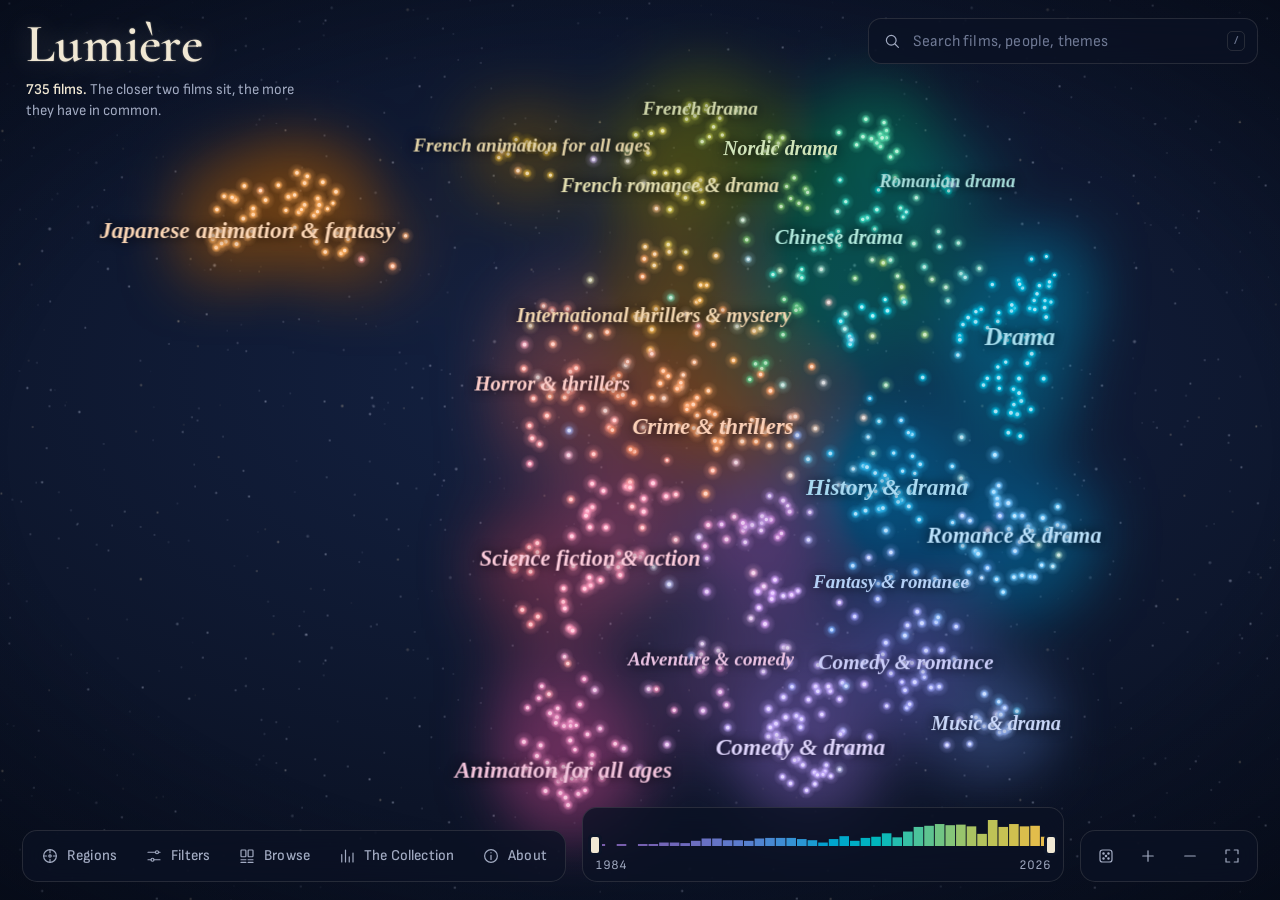
==== index.html @ f957e44c "Add files via upload" ====
<!doctype html>
<html lang="en">
<head>
<meta charset="utf-8">
<meta name="viewport" content="width=device-width, initial-scale=1, viewport-fit=cover">
<title>Lumière</title>
<meta name="description" content="A map of a private film collection, where every film sits beside the films it most resembles.">
<meta name="robots" content="noindex, nofollow">
<meta name="referrer" content="no-referrer">
<meta name="theme-color" content="#0c1428">
<meta name="color-scheme" content="dark">
<link rel="icon" href="data:image/svg+xml,%3Csvg xmlns='http://www.w3.org/2000/svg' viewBox='0 0 32 32'%3E%3Crect width='32' height='32' rx='7' fill='%230c1428'/%3E%3Cpath d='M16 5l2.6 8.4L27 16l-8.4 2.6L16 27l-2.6-8.4L5 16l8.4-2.6z' fill='%23f1e8d4'/%3E%3C/svg%3E">
<link rel="stylesheet" href="assets/fonts.css">
<style>
:root {
  --night: #0c1428;
  --night-2: #121d38;
  --night-3: #1a2747;
  --glass: rgba(11, 18, 36, 0.76);
  --glass-strong: rgba(9, 15, 30, 0.93);
  --line: rgba(241, 232, 212, 0.12);
  --line-strong: rgba(241, 232, 212, 0.26);
  --vellum: #f1e8d4;
  --dust: #a2abc2;
  --faint: #6f7994;
  --brass: #d8b46a;
  --serif: 'Cormorant', 'Cormorant Garamond', Georgia, 'Times New Roman', serif;
  --sans: 'Sofia Sans Semi Condensed', 'Segoe UI', system-ui, -apple-system, 'Helvetica Neue', Arial, sans-serif;
  --ease: cubic-bezier(.2, .8, .2, 1);
  --safe-b: env(safe-area-inset-bottom, 0px);
  color-scheme: dark;
}
*, *::before, *::after { box-sizing: border-box; }
html, body { height: 100%; margin: 0; }
body {
  background: var(--night);
  color: var(--vellum);
  font: 400 15px/1.5 var(--sans);
  overflow: hidden;
  -webkit-font-smoothing: antialiased;
  -webkit-tap-highlight-color: transparent;
  overscroll-behavior: none;
}
button, input, select { font: inherit; color: inherit; }
button { cursor: pointer; background: none; border: 0; padding: 0; }
a { color: inherit; }
:focus-visible { outline: 2px solid var(--brass); outline-offset: 2px; border-radius: 6px; }
.sr { position: absolute; width: 1px; height: 1px; overflow: hidden; clip: rect(0 0 0 0); white-space: nowrap; }
svg.i { width: 18px; height: 18px; fill: none; stroke: currentColor; stroke-width: 1.6; stroke-linecap: round; stroke-linejoin: round; flex: none; }

/* ---------- the map ---------- */
html { background: radial-gradient(130% 95% at 50% 42%, #142243 0%, #0c1428 52%, #060b18 100%) fixed; }
body { background: transparent; }
.stars {
  position: fixed; inset: -640px; pointer-events: none;
  background-repeat: repeat; will-change: transform; opacity: 0.9;
}
#map {
  position: fixed; inset: 0; width: 100%; height: 100%; display: block;
  touch-action: none; cursor: grab;
}
#map.is-dragging { cursor: grabbing; }
#map.is-pointing { cursor: pointer; }
.veil {
  position: fixed; inset: 0; pointer-events: none;
  background: radial-gradient(ellipse 85% 75% at 50% 50%, transparent 58%, rgba(3, 6, 14, 0.6) 100%);
}

/* ---------- title ---------- */
.brand {
  position: fixed; top: 18px; left: 26px; z-index: 5;
  max-width: min(46vw, 560px);
  pointer-events: none;
  transition: opacity .6s var(--ease), transform .6s var(--ease);
}
.brand__title {
  margin: 0;
  font: 600 clamp(34px, 4.4vw, 54px)/0.95 var(--serif);
  letter-spacing: 0.005em;
  text-shadow: 0 0 28px rgba(241, 232, 212, 0.28), 0 0 2px rgba(241, 232, 212, 0.4);
}
.brand__line {
  margin: 10px 0 0;
  max-width: 36ch;
  color: var(--dust);
  font-size: 15px;
  line-height: 1.4;
}
.brand__count { color: var(--vellum); font-weight: 600; }
body.intro .brand { opacity: 0; transform: translateY(-6px); }

/* ---------- search ---------- */
.search {
  position: fixed; top: 18px; right: 22px; z-index: 30;
  width: min(390px, calc(100vw - 44px));
}
.search__box {
  display: flex; align-items: center; gap: 10px;
  height: 46px; padding: 0 12px 0 14px;
  background: var(--glass);
  border: 1px solid var(--line);
  border-radius: 13px;
  -webkit-backdrop-filter: blur(16px); backdrop-filter: blur(16px);
  transition: border-color .2s;
}
.search__box:focus-within { border-color: var(--line-strong); }
.search__box svg { color: var(--dust); }
.search input {
  flex: 1; min-width: 0; height: 100%;
  background: none; border: 0; outline: none;
  font-size: 16px; letter-spacing: 0.01em;
}
.search input::placeholder { color: var(--faint); }
.search input::-webkit-search-cancel-button { display: none; }
.search kbd {
  font: 600 12px/1 var(--sans); color: var(--faint);
  border: 1px solid var(--line); border-radius: 5px; padding: 3px 6px;
}
.results {
  margin-top: 8px; max-height: min(70vh, 560px); overflow: auto;
  background: var(--glass-strong);
  border: 1px solid var(--line); border-radius: 13px;
  padding: 6px;
  -webkit-backdrop-filter: blur(18px); backdrop-filter: blur(18px);
}
.results__group { margin: 8px 10px 4px; font: italic 500 16px/1.2 var(--serif); color: var(--dust); }
.result {
  display: flex; align-items: center; gap: 11px; width: 100%;
  padding: 7px 10px; border-radius: 9px; text-align: left;
}
.result[aria-selected="true"], .result:hover { background: rgba(241, 232, 212, 0.08); }
.result__img { width: 30px; height: 45px; border-radius: 3px; object-fit: cover; background: var(--night-3); flex: none; }
.result__dot { width: 30px; height: 30px; flex: none; display: grid; place-items: center; color: var(--dust); }
.result__text { min-width: 0; }
.result__title { display: block; font-weight: 600; white-space: nowrap; overflow: hidden; text-overflow: ellipsis; }
.result__meta { display: block; color: var(--dust); font-size: 13px; white-space: nowrap; overflow: hidden; text-overflow: ellipsis; }
.results__empty { padding: 14px; color: var(--dust); }

/* ---------- banner (spotlight, path, filters) ---------- */
.banner {
  position: fixed; top: 76px; left: 50%; transform: translateX(-50%); z-index: 20;
  display: flex; align-items: center; gap: 12px;
  max-width: min(560px, calc(100vw - 32px));
  padding: 8px 8px 8px 16px;
  background: var(--glass-strong);
  border: 1px solid var(--line-strong);
  border-radius: 999px;
  -webkit-backdrop-filter: blur(16px); backdrop-filter: blur(16px);
  box-shadow: 0 10px 40px rgba(0, 0, 0, 0.35);
}
.banner[hidden] { display: none; }
.banner__text { min-width: 0; overflow: hidden; text-overflow: ellipsis; white-space: nowrap; }
.banner__text b { font-weight: 600; }
.banner__swatch { width: 10px; height: 10px; border-radius: 50%; flex: none; }
.btn-quiet {
  display: inline-flex; align-items: center; gap: 6px;
  padding: 6px 12px; border-radius: 999px;
  color: var(--vellum); background: rgba(241, 232, 212, 0.08);
  font-weight: 600; font-size: 14px; white-space: nowrap;
}
.btn-quiet:hover { background: rgba(241, 232, 212, 0.16); }

/* ---------- bottom bar: dock, years, tools ---------- */
.bottombar {
  position: fixed; left: 22px; right: 22px; bottom: calc(18px + var(--safe-b)); z-index: 10;
  display: flex; align-items: flex-end; gap: 16px;
  pointer-events: none;
}
.bottombar > * { pointer-events: auto; }
@media (min-width: 761px) {
  .bottombar { transition: left .5s var(--ease), right .5s var(--ease); }
  body.detail-open .bottombar { right: calc(min(460px, 100vw - 24px) + 28px); }
  body.drawer-open .bottombar { left: calc(min(400px, 100vw - 24px) + 28px); }
  body.detail-open.drawer-open .timeline { display: none; }
}
.dock, .tools {
  display: flex; gap: 2px; padding: 5px; flex: none;
  background: var(--glass);
  border: 1px solid var(--line);
  border-radius: 15px;
  -webkit-backdrop-filter: blur(16px); backdrop-filter: blur(16px);
}
.dock button, .tools button {
  position: relative;
  display: inline-flex; align-items: center; gap: 8px;
  height: 40px; padding: 0 13px; border-radius: 11px;
  color: var(--dust); font-weight: 500; font-size: 15px; letter-spacing: 0.01em;
  transition: color .2s, background .2s;
}
.tools button { width: 40px; padding: 0; justify-content: center; }
.dock button:hover, .tools button:hover { color: var(--vellum); background: rgba(241, 232, 212, 0.07); }
.dock button[aria-pressed="true"] { color: var(--vellum); background: rgba(241, 232, 212, 0.11); }
.dock__badge {
  min-width: 18px; height: 18px; padding: 0 5px; border-radius: 9px;
  background: var(--brass); color: #1b1407; font: 700 11px/18px var(--sans); text-align: center;
}
.dock__badge[hidden] { display: none; }

/* ---------- timeline ---------- */
.timeline {
  flex: 1 1 auto; min-width: 0; max-width: 560px; margin: 0 auto;
  padding: 8px 12px 6px;
  background: var(--glass);
  border: 1px solid var(--line); border-radius: 15px;
  -webkit-backdrop-filter: blur(16px); backdrop-filter: blur(16px);
}
.years { position: relative; height: 38px; }
.years canvas { position: absolute; inset: 0 0 auto 0; width: 100%; height: 30px; display: block; }
.years input[type=range] {
  position: absolute; left: -7px; right: -7px; top: 18px; width: calc(100% + 14px); margin: 0;
  -webkit-appearance: none; appearance: none; background: none; pointer-events: none; height: 22px;
}
.years input[type=range]::-webkit-slider-thumb {
  -webkit-appearance: none; pointer-events: auto; width: 14px; height: 22px; border-radius: 5px;
  background: var(--vellum); border: 3px solid var(--night); cursor: ew-resize;
}
.years input[type=range]::-moz-range-thumb {
  pointer-events: auto; width: 10px; height: 18px; border-radius: 5px;
  background: var(--vellum); border: 3px solid var(--night); cursor: ew-resize;
}
.years input[type=range]::-webkit-slider-runnable-track { background: none; }
.years__labels { display: flex; justify-content: space-between; color: var(--dust); font-size: 13px; font-variant-numeric: tabular-nums; margin-top: 2px; }
.years__labels b { color: var(--vellum); font-weight: 600; }

/* ---------- side panels ---------- */
.panel {
  position: fixed; top: 12px; bottom: 12px; z-index: 40;
  display: flex; flex-direction: column;
  background: var(--glass-strong);
  border: 1px solid var(--line);
  border-radius: 20px;
  -webkit-backdrop-filter: blur(20px); backdrop-filter: blur(20px);
  box-shadow: 0 30px 80px rgba(0, 0, 0, 0.45);
  overflow: hidden;
  visibility: hidden;
  transition: transform .5s var(--ease), visibility 0s linear .5s;
}
.panel.is-open { visibility: visible; transform: none; transition: transform .5s var(--ease), visibility 0s; }
.detail { right: 12px; width: min(460px, calc(100vw - 24px)); transform: translateX(calc(100% + 24px)); }
.drawer { left: 12px; width: min(400px, calc(100vw - 24px)); transform: translateX(calc(-100% - 24px)); }
.panel__close {
  position: absolute; top: 12px; right: 12px; z-index: 3;
  width: 36px; height: 36px; border-radius: 50%; display: grid; place-items: center;
  color: var(--vellum); background: rgba(9, 15, 30, 0.6);
  -webkit-backdrop-filter: blur(8px); backdrop-filter: blur(8px);
}
.panel__close:hover { background: rgba(241, 232, 212, 0.14); }
.panel__scroll { flex: 1; overflow-y: auto; overscroll-behavior: contain; scrollbar-width: thin; scrollbar-color: rgba(241,232,212,.2) transparent; }
.panel__grip { display: none; }

/* ---------- film detail ---------- */
.film__hero { position: relative; min-height: 120px; }
.film__backdrop {
  position: absolute; inset: 0 0 auto 0; height: 250px;
  background-size: cover; background-position: center 25%;
  opacity: 0; transition: opacity .8s;
  -webkit-mask-image: linear-gradient(to bottom, rgba(0,0,0,.85) 0%, rgba(0,0,0,.4) 55%, transparent 100%);
          mask-image: linear-gradient(to bottom, rgba(0,0,0,.85) 0%, rgba(0,0,0,.4) 55%, transparent 100%);
}
.film__backdrop.is-loaded { opacity: 0.55; }
.film__head { position: relative; display: flex; gap: 18px; align-items: flex-end; padding: 96px 24px 0; }
.film__poster {
  width: 112px; aspect-ratio: 2 / 3; flex: none; border-radius: 6px; object-fit: cover;
  background: var(--night-3);
  box-shadow: 0 14px 34px rgba(0, 0, 0, 0.55), 0 0 0 1px rgba(241, 232, 212, 0.12);
}
.film__titles { min-width: 0; padding-bottom: 4px; }
.film__title { margin: 0; font: 600 34px/1.02 var(--serif); letter-spacing: 0.003em; overflow-wrap: anywhere; }
.film__original { margin: 6px 0 0; font: italic 500 19px/1.2 var(--serif); color: var(--dust); overflow-wrap: anywhere; }
.film__original.is-script { font-style: normal; font-size: 17px; letter-spacing: 0.04em; }
.film__facts {
  display: flex; flex-wrap: wrap; gap: 4px 0; margin: 18px 24px 0; padding: 0; list-style: none;
  font-weight: 500; font-size: 14px; letter-spacing: 0.04em; color: var(--dust); font-variant-numeric: tabular-nums;
}
.film__facts li { padding: 0 12px; border-left: 1px solid var(--line-strong); }
.film__facts li:first-child { padding-left: 0; border-left: 0; }
.film__credit { margin: 14px 24px 0; font-size: 16px; }
.film__credit span { color: var(--dust); }
.film__tagline { margin: 18px 24px 0; font: italic 500 21px/1.3 var(--serif); color: var(--vellum); }
.film__overview { margin: 12px 24px 0; font-size: 16px; line-height: 1.6; color: #ddd6c6; max-width: 62ch; }
.film__actions { display: flex; flex-wrap: wrap; gap: 8px; margin: 20px 24px 0; }
.chip {
  display: inline-flex; align-items: center; gap: 7px;
  padding: 6px 11px; border-radius: 8px;
  border: 1px solid var(--line); background: rgba(241, 232, 212, 0.04);
  color: var(--vellum); font-weight: 500; font-size: 14px; text-decoration: none; white-space: nowrap;
  transition: background .2s, border-color .2s;
}
.chip:hover { background: rgba(241, 232, 212, 0.1); border-color: var(--line-strong); }
.chip[aria-pressed="true"] { background: rgba(216, 180, 106, 0.18); border-color: rgba(216, 180, 106, 0.6); }
.chip svg.i { width: 15px; height: 15px; }
.swatch { width: 9px; height: 9px; border-radius: 50%; flex: none; box-shadow: 0 0 10px currentColor; }
.section { margin: 30px 24px 0; }
.section__title { margin: 0 0 10px; font: italic 500 23px/1.15 var(--serif); color: var(--vellum); }
.section__note { margin: -4px 0 12px; color: var(--dust); font-size: 14px; }
.kv { display: grid; grid-template-columns: 112px 1fr; gap: 7px 14px; margin: 0; font-size: 15px; }
.kv dt { color: var(--dust); }
.kv dd { margin: 0; }
.person { color: var(--vellum); text-decoration: underline; text-decoration-color: rgba(241,232,212,.25); text-underline-offset: 3px; }
.person:hover { text-decoration-color: var(--brass); }
.tags { display: flex; flex-wrap: wrap; gap: 6px; }
.tag { font-size: 13px; color: var(--dust); padding: 3px 9px; border-radius: 6px; background: rgba(241,232,212,.05); }
button.tag:hover { color: var(--vellum); background: rgba(241,232,212,.1); }
.files { margin: 0; padding: 0; list-style: none; display: grid; gap: 8px; }
.file { display: flex; gap: 10px; align-items: center; padding: 9px 10px 9px 12px; border-radius: 10px; background: rgba(241,232,212,.04); border: 1px solid var(--line); }
.file__name { flex: 1; min-width: 0; font-size: 13.5px; color: #d9d2c2; overflow-wrap: anywhere; }
.rating { display: flex; align-items: baseline; gap: 10px; }
.rating__num { font: 600 30px/1 var(--serif); }
.rating__bar { flex: 1; height: 3px; border-radius: 2px; background: rgba(241,232,212,.1); position: relative; top: -6px; }
.rating__bar i { position: absolute; inset: 0 auto 0 0; border-radius: 2px; background: var(--brass); }
.rating__votes { color: var(--dust); font-size: 13px; }

.near { list-style: none; margin: 0; padding: 0; }
.near__item { display: flex; gap: 12px; align-items: center; width: 100%; padding: 8px 6px; border-radius: 10px; text-align: left; }
.near__item:hover { background: rgba(241, 232, 212, 0.06); }
.near__rank { width: 20px; flex: none; text-align: right; color: var(--faint); font-weight: 600; font-size: 13px; font-variant-numeric: tabular-nums; }
.near__img { width: 38px; aspect-ratio: 2/3; flex: none; border-radius: 3px; object-fit: cover; background: var(--night-3); }
.near__text { flex: 1; min-width: 0; }
.near__title { display: block; font-weight: 600; font-size: 15.5px; line-height: 1.25; }
.near__title small { color: var(--dust); font-weight: 400; font-size: 14px; margin-left: 4px; }
.near__why { display: block; color: var(--dust); font-size: 13.5px; line-height: 1.35; margin-top: 2px; }
.near__score { width: 44px; flex: none; text-align: right; font-variant-numeric: tabular-nums; color: var(--dust); font-size: 13px; }
.near__score i { display: block; height: 2px; margin-top: 5px; border-radius: 1px; background: currentColor; opacity: .7; }
.attribution { margin: 34px 24px 28px; color: var(--faint); font-size: 12.5px; }

/* ---------- drawer ---------- */
.drawer__tabs { display: flex; gap: 0; padding: 12px 52px 0 12px; overflow-x: auto; scrollbar-width: none; flex: none; }
.drawer__tabs::-webkit-scrollbar { display: none; }
.drawer__tab { padding: 7px 9px; border-radius: 9px; color: var(--dust); font-weight: 500; font-size: 14.5px; white-space: nowrap; }
.drawer__tab:hover { color: var(--vellum); }
.drawer__tab[aria-selected="true"] { color: var(--vellum); background: rgba(241,232,212,.1); }
.drawer__body { padding: 8px 22px 30px; }
.drawer h2 { margin: 16px 0 6px; font: 600 32px/1.05 var(--serif); }
.drawer h3 { margin: 26px 0 10px; font: italic 500 22px/1.15 var(--serif); }
.drawer p { color: #d9d2c2; margin: 8px 0; line-height: 1.55; }
.muted { color: var(--dust) !important; }
.regions { list-style: none; margin: 10px 0 0; padding: 0; }
.region { display: grid; grid-template-columns: 14px 1fr auto; gap: 4px 12px; align-items: baseline; width: 100%; padding: 10px 8px; border-radius: 10px; text-align: left; }
.region:hover { background: rgba(241,232,212,.06); }
.region .swatch { width: 11px; height: 11px; position: relative; top: 1px; }
.region__name { font: italic 600 20px/1.15 var(--serif); }
.region__n { color: var(--dust); font-variant-numeric: tabular-nums; font-size: 14px; }
.region__line { grid-column: 2 / 4; color: var(--dust); font-size: 13.5px; line-height: 1.35; }
.field { margin: 18px 0 0; }
.field__label { display: block; margin-bottom: 8px; color: var(--dust); font-size: 14px; }
.seg { display: flex; flex-wrap: wrap; gap: 6px; }
.lens-legend { display: flex; align-items: center; gap: 10px; margin-top: 10px; color: var(--dust); font-size: 13px; }
.lens-legend i { flex: 1; height: 6px; border-radius: 3px; }
.range-row { display: flex; align-items: center; gap: 12px; }
.range-row input[type=range] { flex: 1; accent-color: var(--brass); }
.range-row output { min-width: 3ch; text-align: right; font-variant-numeric: tabular-nums; }
.grid-films { display: grid; grid-template-columns: repeat(auto-fill, minmax(98px, 1fr)); gap: 16px 12px; margin-top: 14px; }
.card-film { display: block; text-align: left; }
.card-film img, .card-film .ph { width: 100%; aspect-ratio: 2/3; border-radius: 5px; object-fit: cover; background: var(--night-3); display: block; box-shadow: 0 0 0 1px rgba(241,232,212,.08); }
.card-film .ph { display: grid; place-items: center; padding: 8px; font: italic 500 15px/1.2 var(--serif); color: var(--dust); text-align: center; }
.card-film:hover img { box-shadow: 0 0 0 2px var(--brass); }
.card-film span { display: block; margin-top: 6px; font-size: 13.5px; line-height: 1.25; font-weight: 600; }
.card-film small { color: var(--dust); font-weight: 400; }
.select { background: var(--night-2); border: 1px solid var(--line); border-radius: 8px; padding: 6px 10px; }
.stats { display: grid; grid-template-columns: 1fr 1fr; gap: 18px 16px; margin-top: 16px; }
.stat__num { display: block; font: 600 34px/1 var(--serif); }
.stat__label { display: block; color: var(--dust); font-size: 14px; margin-top: 4px; }
.bars { list-style: none; margin: 0; padding: 0; display: grid; gap: 7px; }
.bars li { display: grid; grid-template-columns: 1fr 34px; gap: 2px 10px; align-items: center; font-size: 14px; }
.bars li button { text-align: left; }
.bars i { grid-column: 1 / 2; display: block; height: 3px; border-radius: 2px; background: rgba(241,232,212,.5); }
.bars span.n { color: var(--dust); text-align: right; font-variant-numeric: tabular-nums; }
.plain-list { margin: 0; padding: 0 0 0 18px; color: #d9d2c2; }
.plain-list li { margin: 4px 0; }
.tmdb { display: flex; gap: 14px; align-items: center; margin-top: 12px; }
.tmdb svg { width: 78px; height: auto; flex: none; }
.keys { display: grid; grid-template-columns: auto 1fr; gap: 6px 14px; color: #d9d2c2; font-size: 14.5px; }
.keys kbd { font: 600 12px/1 var(--sans); border: 1px solid var(--line-strong); border-radius: 5px; padding: 4px 7px; color: var(--vellum); justify-self: start; }

/* ---------- tooltip, toast, notices ---------- */
.tip {
  position: fixed; z-index: 35; pointer-events: none;
  display: flex; gap: 11px; align-items: center;
  max-width: 300px; padding: 8px 12px 8px 8px;
  background: var(--glass-strong);
  border: 1px solid var(--line-strong); border-radius: 11px;
  box-shadow: 0 12px 30px rgba(0,0,0,.4);
  -webkit-backdrop-filter: blur(14px); backdrop-filter: blur(14px);
}
.tip[hidden] { display: none; }
.tip img { width: 40px; aspect-ratio: 2/3; border-radius: 3px; object-fit: cover; background: var(--night-3); flex: none; }
.tip b { display: block; font-weight: 600; line-height: 1.2; }
.tip span { display: block; color: var(--dust); font-size: 13px; margin-top: 2px; }
.toast {
  position: fixed; left: 50%; bottom: calc(86px + var(--safe-b)); z-index: 60;
  transform: translate(-50%, 20px); opacity: 0; pointer-events: none;
  padding: 10px 16px; border-radius: 10px;
  background: var(--vellum); color: #141a2b; font-weight: 600;
  transition: opacity .25s, transform .25s var(--ease);
}
.toast.is-on { opacity: 1; transform: translate(-50%, 0); }
.notice { position: fixed; inset: 0; display: grid; place-items: center; padding: 24px; text-align: center; }
.notice h1 { font: 600 40px/1.1 var(--serif); margin: 0 0 12px; }
.notice p { color: var(--dust); max-width: 48ch; margin: 0 auto; }

/* ---------- small screens ---------- */
@media (max-width: 1100px) { .timeline { display: none; } .tools { margin-left: auto; } }
@media (max-width: 760px) {
  .brand { top: 12px; left: 16px; max-width: calc(100vw - 32px); }
  .brand__title { font-size: 34px; }
  .brand__line { font-size: 14px; margin-top: 6px; }
  .search { top: auto; bottom: calc(76px + var(--safe-b)); left: 12px; right: 12px; width: auto; }
  .search__box { height: 48px; }
  .search kbd { display: none; }
  .results { position: absolute; bottom: 56px; left: 0; right: 0; margin: 0; max-height: 52vh; }
  .banner { top: auto; bottom: calc(136px + var(--safe-b)); }
  .bottombar { left: 12px; right: 12px; bottom: calc(12px + var(--safe-b)); }
  .dock { flex: 1; justify-content: space-between; padding: 4px; }
  .dock button { flex: 1; flex-direction: column; gap: 2px; height: 50px; padding: 0 2px; font-size: 12px; justify-content: center; }
  .dock button .dock__label-long { display: none; }
  .dock__badge { position: absolute; top: 4px; right: calc(50% - 22px); }
  .tools { position: fixed; top: 76px; bottom: auto; right: 12px; flex-direction: column; padding: 4px; }
  .tools button { width: 40px; height: 40px; }
  .panel { left: 0; right: 0; top: auto; bottom: 0; width: auto; height: min(62vh, 640px); border-radius: 20px 20px 0 0; transform: translateY(calc(100% + 20px)); padding-bottom: var(--safe-b); }
  .panel.is-tall { height: calc(100vh - 24px); height: calc(100dvh - 24px); }
  .panel__grip { display: block; width: 100%; height: 22px; flex: none; position: relative; touch-action: none; cursor: grab; }
  .panel__grip::after { content: ""; position: absolute; left: 50%; top: 9px; width: 42px; height: 4px; margin-left: -21px; border-radius: 2px; background: rgba(241,232,212,.3); }
  .panel__close { top: 14px; }
  .film__head { padding: 70px 18px 0; gap: 14px; }
  .film__poster { width: 92px; }
  .film__title { font-size: 29px; }
  .film__facts, .film__credit, .film__tagline, .film__overview, .film__actions, .section, .attribution { margin-left: 18px; margin-right: 18px; }
  .drawer__body { padding: 6px 18px 28px; }
  .kv { grid-template-columns: 96px 1fr; }
}
@media (prefers-reduced-motion: reduce) {
  *, *::before, *::after { transition-duration: 0s !important; animation-duration: 0s !important; }
}
</style>
</head>
<body class="intro">
<div class="stars" id="stars" aria-hidden="true"></div>
<canvas id="map" role="img" aria-label="Map of the films. Similar films sit close together. Use search or Browse to reach any film with the keyboard."></canvas>
<div class="veil" aria-hidden="true"></div>

<header class="brand">
  <h1 class="brand__title" id="brand-title">Lumière</h1>
  <p class="brand__line" id="brand-line"></p>
</header>

<div class="search" role="search">
  <label class="search__box">
    <svg class="i" viewBox="0 0 24 24" aria-hidden="true"><circle cx="11" cy="11" r="6.5"/><path d="M16 16l4.5 4.5"/></svg>
    <span class="sr">Search films, people and themes</span>
    <input id="q" type="search" placeholder="Search films, people, themes" autocomplete="off" spellcheck="false" enterkeyhint="search" aria-controls="results" aria-expanded="false" aria-autocomplete="list">
    <kbd aria-hidden="true">/</kbd>
  </label>
  <div id="results" class="results" role="listbox" aria-label="Search results" hidden></div>
</div>

<div id="banner" class="banner" role="status" hidden></div>

<div class="bottombar">
<nav class="dock" aria-label="Panels">
  <button type="button" data-tab="regions" aria-pressed="false">
    <svg class="i" viewBox="0 0 24 24" aria-hidden="true"><circle cx="12" cy="12" r="8.5"/><path d="M12 3.5v4M12 16.5v4M3.5 12h4M16.5 12h4"/><circle cx="12" cy="12" r="1.6"/></svg>
    <span>Regions</span>
  </button>
  <button type="button" data-tab="filters" aria-pressed="false">
    <svg class="i" viewBox="0 0 24 24" aria-hidden="true"><path d="M4 7h10M18 7h2M4 17h4M12 17h8"/><circle cx="16" cy="7" r="2"/><circle cx="10" cy="17" r="2"/></svg>
    <span>Filters</span><span class="dock__badge" id="filter-badge" hidden></span>
  </button>
  <button type="button" data-tab="browse" aria-pressed="false">
    <svg class="i" viewBox="0 0 24 24" aria-hidden="true"><rect x="4" y="4" width="6.5" height="9" rx="1"/><rect x="13.5" y="4" width="6.5" height="9" rx="1"/><path d="M4 17h6.5M13.5 17H20M4 20.5h6.5M13.5 20.5H20"/></svg>
    <span>Browse</span>
  </button>
  <button type="button" data-tab="collection" aria-pressed="false">
    <svg class="i" viewBox="0 0 24 24" aria-hidden="true"><path d="M5 20V10M10 20V4M15 20v-7M20 20V8"/></svg>
    <span><span class="dock__label-long">The </span>Collection</span>
  </button>
  <button type="button" data-tab="about" aria-pressed="false">
    <svg class="i" viewBox="0 0 24 24" aria-hidden="true"><circle cx="12" cy="12" r="8.5"/><path d="M12 11v5.5M12 7.6v.1"/></svg>
    <span>About</span>
  </button>
</nav>

<div class="timeline" id="timeline" aria-label="Years">
  <div class="years" id="years-main"></div>
</div>

<div class="tools" role="group" aria-label="Map controls">
  <button type="button" id="shuffle" title="Show me a random film (R)" aria-label="Show me a random film">
    <svg class="i" viewBox="0 0 24 24" aria-hidden="true"><rect x="4" y="4" width="16" height="16" rx="3.5"/><circle cx="8.7" cy="8.7" r=".9" fill="currentColor"/><circle cx="15.3" cy="15.3" r=".9" fill="currentColor"/><circle cx="15.3" cy="8.7" r=".9" fill="currentColor"/><circle cx="8.7" cy="15.3" r=".9" fill="currentColor"/><circle cx="12" cy="12" r=".9" fill="currentColor"/></svg>
  </button>
  <button type="button" id="zoom-in" title="Zoom in (+)" aria-label="Zoom in"><svg class="i" viewBox="0 0 24 24" aria-hidden="true"><path d="M12 5v14M5 12h14"/></svg></button>
  <button type="button" id="zoom-out" title="Zoom out (−)" aria-label="Zoom out"><svg class="i" viewBox="0 0 24 24" aria-hidden="true"><path d="M5 12h14"/></svg></button>
  <button type="button" id="zoom-fit" title="Show the whole map (F)" aria-label="Show the whole map"><svg class="i" viewBox="0 0 24 24" aria-hidden="true"><path d="M4 9V4h5M20 9V4h-5M4 15v5h5M20 15v5h-5"/></svg></button>
</div>
</div>

<aside id="drawer" class="panel drawer" aria-label="Explore" tabindex="-1">
  <div class="panel__grip" data-grip></div>
  <button type="button" class="panel__close" data-close="drawer" aria-label="Close panel"><svg class="i" viewBox="0 0 24 24" aria-hidden="true"><path d="M6 6l12 12M18 6L6 18"/></svg></button>
  <div class="drawer__tabs" role="tablist" aria-label="Explore">
    <button type="button" class="drawer__tab" role="tab" data-tab="regions">Regions</button>
    <button type="button" class="drawer__tab" role="tab" data-tab="filters">Filters</button>
    <button type="button" class="drawer__tab" role="tab" data-tab="browse">Browse</button>
    <button type="button" class="drawer__tab" role="tab" data-tab="collection">Collection</button>
    <button type="button" class="drawer__tab" role="tab" data-tab="about">About</button>
  </div>
  <div class="panel__scroll" id="drawer-scroll"><div class="drawer__body" id="drawer-body"></div></div>
</aside>

<aside id="detail" class="panel detail" aria-label="Film details" tabindex="-1">
  <div class="panel__grip" data-grip></div>
  <button type="button" class="panel__close" data-close="detail" aria-label="Close film details"><svg class="i" viewBox="0 0 24 24" aria-hidden="true"><path d="M6 6l12 12M18 6L6 18"/></svg></button>
  <div class="panel__scroll" id="detail-scroll"></div>
</aside>

<div id="tip" class="tip" hidden></div>
<div id="toast" class="toast" role="status" aria-live="polite"></div>
<noscript><div class="notice"><div><h1>This map needs JavaScript</h1><p>Turn JavaScript on for this page to explore the collection.</p></div></div></noscript>

<script src="data/movies.js" charset="utf-8"></script>
<script>
(() => {
  'use strict';

  // ------------------------------------------------------------------ basics
  const DATA = window.MOVIE_MAP_DATA;
  const $ = (s, r = document) => r.querySelector(s);
  const $$ = (s, r = document) => Array.from(r.querySelectorAll(s));
  const esc = (s) => String(s == null ? '' : s).replace(/[&<>"']/g, (c) => ({ '&': '&amp;', '<': '&lt;', '>': '&gt;', '"': '&quot;', "'": '&#39;' }[c]));
  const clamp = (v, a, b) => Math.max(a, Math.min(b, v));
  const lerp = (a, b, t) => a + (b - a) * t;
  const smooth = (a, b, v) => { const t = clamp((v - a) / (b - a), 0, 1); return t * t * (3 - 2 * t); };
  const easeInOut = (t) => (t < 0.5 ? 4 * t * t * t : 1 - Math.pow(-2 * t + 2, 3) / 2);
  const easeOut = (t) => 1 - Math.pow(1 - t, 3);
  const nf = new Intl.NumberFormat('en');
  const motionQuery = window.matchMedia('(prefers-reduced-motion: reduce)');
  const still = () => motionQuery.matches;
  const store = {
    get(k, d) { try { const v = localStorage.getItem('lumiere.' + k); return v == null ? d : JSON.parse(v); } catch (e) { return d; } },
    set(k, v) { try { localStorage.setItem('lumiere.' + k, JSON.stringify(v)); } catch (e) { /* storage unavailable */ } },
  };

  if (!DATA || !Array.isArray(DATA.films) || !DATA.films.length) {
    document.body.classList.remove('intro');
    document.body.insertAdjacentHTML('beforeend', '<div class="notice"><div><h1>The map has no data yet</h1><p>The file data/movies.js is missing or empty. Run update.cmd in the project folder to build it, then reload this page.</p></div></div>');
    return;
  }

  const meta = DATA.meta || {};
  const IMG = meta.images || 'https://image.tmdb.org/t/p/';
  const img = (path, size) => (path ? IMG + size + path : '');

  // ------------------------------------------------------------------ colour (OKLab)
  const toLin = (c) => (c <= 0.04045 ? c / 12.92 : Math.pow((c + 0.055) / 1.055, 2.4));
  const toGamma = (c) => (c <= 0.0031308 ? 12.92 * c : 1.055 * Math.pow(c, 1 / 2.4) - 0.055);
  function rgbToLab(r, g, b) {
    r = toLin(r / 255); g = toLin(g / 255); b = toLin(b / 255);
    const l = Math.cbrt(0.4122214708 * r + 0.5363325363 * g + 0.0514459929 * b);
    const m = Math.cbrt(0.2119034982 * r + 0.6806995451 * g + 0.1073969566 * b);
    const s = Math.cbrt(0.0883024619 * r + 0.2817188376 * g + 0.6299787005 * b);
    return [0.2104542553 * l + 0.793617785 * m - 0.0040720468 * s,
      1.9779984951 * l - 2.428592205 * m + 0.4505937099 * s,
      0.0259040371 * l + 0.7827717662 * m - 0.808675766 * s];
  }
  function labToRgb(lab) {
    const [L, a, b] = lab;
    const l = Math.pow(L + 0.3963377774 * a + 0.2158037573 * b, 3);
    const m = Math.pow(L - 0.1055613458 * a - 0.0638541728 * b, 3);
    const s = Math.pow(L - 0.0894841775 * a - 1.291485548 * b, 3);
    const out = [4.0767416621 * l - 3.3077115913 * m + 0.2309699292 * s,
      -1.2684380046 * l + 2.6097574011 * m - 0.3413193965 * s,
      -0.0041960863 * l - 0.7034186147 * m + 1.707614701 * s];
    return out.map((c) => Math.round(clamp(toGamma(clamp(c, 0, 1)), 0, 1) * 255));
  }
  const hexToLab = (hex) => { const n = parseInt(hex.slice(1), 16); return rgbToLab((n >> 16) & 255, (n >> 8) & 255, n & 255); };
  const rgbHex = (c) => '#' + c.map((v) => v.toString(16).padStart(2, '0')).join('');
  const labHex = (lab) => rgbHex(labToRgb(lab));
  const lch = (L, C, h) => [L, C * Math.cos(h * Math.PI / 180), C * Math.sin(h * Math.PI / 180)];
  const mixLab = (a, b, t) => [lerp(a[0], b[0], t), lerp(a[1], b[1], t), lerp(a[2], b[2], t)];
  const NEUTRAL = lch(0.74, 0.02, 250);
  function ramp(stops, t) {
    t = clamp(t, 0, 1) * (stops.length - 1);
    const i = Math.min(stops.length - 2, Math.floor(t));
    const a = stops[i], b = stops[i + 1], u = t - i;
    let dh = b[2] - a[2];
    if (dh > 180) dh -= 360; else if (dh < -180) dh += 360;
    return lch(lerp(a[0], b[0], u), lerp(a[1], b[1], u), a[2] + dh * u);
  }

  // ------------------------------------------------------------------ data
  const GENRES = meta.genres || [];
  const LANGS = meta.languages || {};
  const clusters = (DATA.clusters || []).map((c, i) => ({ ...c, i, lab: hexToLab(c.color), films: [] }));
  const films = DATA.films.map((f, i) => ({
    ...f, i, x: f.xy[0], y: f.xy[1],
    gn: (f.g || []).map((g) => GENRES[g]).filter(Boolean),
    year: f.y || null,
    pass: true, alpha: 1, lab: NEUTRAL, sprite: null,
  }));
  const byId = new Map(films.map((f) => [f.id, f]));
  const maxLogVotes = Math.max(1, ...films.map((f) => Math.log1p(f.vc || 0)));
  const kwCount = new Map();
  for (const f of films) {
    f.nb = (f.n || []).map((id) => byId.get(id)).filter(Boolean);
    f.weight = Math.log1p(f.vc || 0) / maxLogVotes;
    f.home = f.m && f.m.length ? clusters[f.m[0][0]] : null;
    if (f.home && f.m[0][1] >= 0.5) f.home.films.push(f);
    for (const k of f.k || []) kwCount.set(k, (kwCount.get(k) || 0) + 1);
  }
  const years = films.map((f) => f.year).filter(Boolean);
  const Y0 = Math.min(...years), Y1 = Math.max(...years);
  const since = meta.since || '';
  const isNew = (f) => !!(since && f.a && f.a > since);
  const hasNew = films.some(isNew);

  // world bounds
  let bx0 = Infinity, by0 = Infinity, bx1 = -Infinity, by1 = -Infinity;
  for (const f of films) { bx0 = Math.min(bx0, f.x); bx1 = Math.max(bx1, f.x); by0 = Math.min(by0, f.y); by1 = Math.max(by1, f.y); }
  const span = Math.max(bx1 - bx0, by1 - by0) || 1;

  // ------------------------------------------------------------------ colour lenses
  const langOrder = [...films.reduce((m, f) => m.set(f.l, (m.get(f.l) || 0) + 1), new Map())]
    .sort((a, b) => b[1] - a[1]).map((e) => e[0]);
  const LANG_HUES = [28, 330, 150, 210, 95, 265, 185, 0, 120, 300, 55, 235];
  const langLab = new Map();
  let hueIx = 0;
  for (const code of langOrder) {
    if (code === 'en') langLab.set(code, lch(0.8, 0.025, 250));
    else if (hueIx < LANG_HUES.length) langLab.set(code, lch(hueIx % 2 ? 0.74 : 0.8, 0.14, LANG_HUES[hueIx++]));
    else langLab.set(code, lch(0.6, 0.03, 250));
  }
  const DECADE_STOPS = [[0.58, 0.13, 300], [0.68, 0.14, 245], [0.77, 0.13, 190], [0.84, 0.14, 120], [0.88, 0.15, 85]];
  const RATING_STOPS = [[0.55, 0.04, 255], [0.67, 0.09, 230], [0.8, 0.13, 160], [0.88, 0.15, 85]];
  const LENSES = {
    region: { name: 'Regions', lab: (f) => {
      if (!f.m || !f.m.length) return NEUTRAL;
      let L = 0, A = 0, B = 0, W = 0;
      for (const [ci, w] of f.m) { const c = clusters[ci].lab; L += c[0] * w; A += c[1] * w; B += c[2] * w; W += w; }
      return [L / W, A / W, B / W];
    } },
    decade: { name: 'Decade', lab: (f) => (f.year ? ramp(DECADE_STOPS, Math.pow((f.year - Y0) / Math.max(1, Y1 - Y0), 1.6)) : NEUTRAL) },
    rating: { name: 'TMDB rating', lab: (f) => ((f.vc || 0) >= 25 ? ramp(RATING_STOPS, (f.va - 5.8) / 2.7) : lch(0.5, 0.01, 250)) },
    language: { name: 'Language', lab: (f) => langLab.get(f.l) || NEUTRAL },
  };
  let lens = store.get('lens', 'region');
  if (!LENSES[lens]) lens = 'region';

  // ------------------------------------------------------------------ canvas and camera
  const canvas = $('#map');
  const ctx = canvas.getContext('2d');
  let W = 0, H = 0, dpr = 1, kFit = 1;
  const cam = { x: (bx0 + bx1) / 2, y: (by0 + by1) / 2, k: 1 };
  const isNarrow = () => W <= 760;

  function viewInsets() {
    // the part of the screen not covered by open panels
    const ins = { l: 0, r: 0, t: 0, b: 0 };
    if (isNarrow()) {
      if (ui.detailOpen || ui.drawerOpen) ins.b = Math.min(H * 0.62, 640) + 10;
      ins.t = 70; ins.b = Math.max(ins.b, 140);
    } else {
      if (ui.detailOpen) ins.r = Math.min(460, W - 24) + 12;
      if (ui.drawerOpen) ins.l = Math.min(400, W - 24) + 12;
      ins.t = 90; ins.b = 80;
    }
    return ins;
  }
  function fitScale(x0, y0, x1, y1, ins) {
    const w = Math.max(1, W - ins.l - ins.r - 40), h = Math.max(1, H - ins.t - ins.b - 30);
    return Math.min(w / Math.max(1e-6, x1 - x0), h / Math.max(1e-6, y1 - y0));
  }
  function resize() {
    dpr = Math.min(window.devicePixelRatio || 1, 2);
    const first = W === 0;
    W = window.innerWidth; H = window.innerHeight;
    canvas.width = Math.round(W * dpr); canvas.height = Math.round(H * dpr);
    const ins = isNarrow() ? { l: 0, r: 0, t: 90, b: 150 } : { l: 0, r: 0, t: 110, b: 90 };
    kFit = fitScale(bx0, by0, bx1, by1, ins);
    if (first) homeCamera(false);
    buildNebulaCanvas();
    requestDraw();
  }
  const sx = (x) => (x - cam.x) * cam.k + W / 2;
  const sy = (y) => (y - cam.y) * cam.k + H / 2;
  const wx = (px) => (px - W / 2) / cam.k + cam.x;
  const wy = (py) => (py - H / 2) / cam.k + cam.y;
  const zoomLevel = () => cam.k / kFit;

  function homeCamera(animate = true) {
    const ins = viewInsets();
    const k = fitScale(bx0, by0, bx1, by1, ins);
    const cx = (bx0 + bx1) / 2 + (ins.r - ins.l) / 2 / k;
    const cy = (by0 + by1) / 2 + (ins.b - ins.t) / 2 / k;
    flyTo(cx, cy, k, animate ? 900 : 0);
  }
  function fitFilms(list, animate = true, maxZoom = 7) {
    if (!list.length) return;
    let x0 = Infinity, y0 = Infinity, x1 = -Infinity, y1 = -Infinity;
    for (const f of list) { x0 = Math.min(x0, f.x); x1 = Math.max(x1, f.x); y0 = Math.min(y0, f.y); y1 = Math.max(y1, f.y); }
    const pad = span * 0.03;
    x0 -= pad; x1 += pad; y0 -= pad; y1 += pad;
    const ins = viewInsets();
    const k = clamp(fitScale(x0, y0, x1, y1, ins), kFit * 0.8, kFit * maxZoom);
    const cx = (x0 + x1) / 2 + (ins.r - ins.l) / 2 / k;
    const cy = (y0 + y1) / 2 + (ins.b - ins.t) / 2 / k;
    flyTo(cx, cy, k, animate ? 1100 : 0);
  }

  // camera animation: zooms out a little on long trips so the eye can follow
  let flight = null;
  function flyTo(x, y, k, ms = 1000) {
    k = clamp(k, kFit * 0.5, kFit * 60);
    if (still() || ms === 0) { cam.x = x; cam.y = y; cam.k = k; flight = null; requestDraw(); return; }
    const from = { ...cam };
    const dist = Math.hypot(x - from.x, y - from.y) * Math.min(from.k, k);
    const dip = clamp(dist / Math.max(W, H) - 0.4, 0, 1.2);
    flight = { from, to: { x, y, k }, t0: performance.now(), ms: ms * (1 + dip * 0.25), dip };
    requestDraw();
  }
  function stepFlight(now) {
    if (!flight) return false;
    const t = clamp((now - flight.t0) / flight.ms, 0, 1);
    const e = easeInOut(t);
    const { from, to, dip } = flight;
    cam.x = lerp(from.x, to.x, e);
    cam.y = lerp(from.y, to.y, e);
    const lk = lerp(Math.log(from.k), Math.log(to.k), e) - dip * 0.9 * Math.sin(Math.PI * t);
    cam.k = Math.exp(lk);
    if (t >= 1) flight = null;
    return true;
  }
  function zoomAt(px, py, factor) {
    const k = clamp(cam.k * factor, kFit * 0.5, kFit * 60);
    const x = wx(px), y = wy(py);
    cam.k = k;
    cam.x = x - (px - W / 2) / k;
    cam.y = y - (py - H / 2) / k;
    flight = null;
    requestDraw();
  }

  // ------------------------------------------------------------------ the coloured field behind the films
  let nebula = null; // { canvas, x0, y0, x1, y1 }
  function buildNebulaCanvas() {
    const pad = span * 0.16;
    const x0 = bx0 - pad, y0 = by0 - pad, x1 = bx1 + pad, y1 = by1 + pad;
    const G = isNarrow() ? 220 : 300;
    const gw = Math.round((x1 - x0) >= (y1 - y0) ? G : G * (x1 - x0) / (y1 - y0));
    const gh = Math.round((y1 - y0) > (x1 - x0) ? G : G * (y1 - y0) / (x1 - x0));
    const cell = (x1 - x0) / gw;
    const sigmaCells = (span * 0.042) / cell;
    const aL = new Float32Array(gw * gh), aA = new Float32Array(gw * gh), aB = new Float32Array(gw * gh), aW = new Float32Array(gw * gh);
    // Splat every film onto the grid (bilinear), then blur: three box blurs equal a Gaussian
    // to within a few percent, at a tiny fraction of the cost of a per-film kernel.
    for (const f of films) {
      const gx = (f.x - x0) / cell - 0.5, gy = (f.y - y0) / cell - 0.5;
      const ix = Math.floor(gx), iy = Math.floor(gy), fx = gx - ix, fy = gy - iy;
      const [L, A, B] = f.lab;
      const s = 0.55 + 0.45 * (f.m && f.m.length ? f.m[0][1] : 0.3);
      for (const [dx, dy, w] of [[0, 0, (1 - fx) * (1 - fy)], [1, 0, fx * (1 - fy)], [0, 1, (1 - fx) * fy], [1, 1, fx * fy]]) {
        const x = ix + dx, y = iy + dy;
        if (x < 0 || y < 0 || x >= gw || y >= gh) continue;
        const j = y * gw + x, v = s * w;
        aL[j] += L * v; aA[j] += A * v; aB[j] += B * v; aW[j] += v;
      }
    }
    const r = Math.max(1, Math.round((Math.sqrt(4 * sigmaCells * sigmaCells + 1) - 1) / 2));
    const tmp = new Float32Array(gw * gh);
    for (const ch of [aL, aA, aB, aW]) {
      for (let pass = 0; pass < 3; pass++) {
        boxBlur(ch, tmp, gh, gw, r, 1, gw);   // along each row
        boxBlur(tmp, ch, gw, gh, r, gw, 1);   // along each column
      }
    }
    const norm = 2 * Math.PI * sigmaCells * sigmaCells; // keep densities on the same scale as the old kernel sum
    for (let j = 0; j < aW.length; j++) { aL[j] *= norm; aA[j] *= norm; aB[j] *= norm; aW[j] *= norm; }
    const sorted = Array.from(aW).filter((v) => v > 0.01).sort((a, b) => a - b);
    const ref = sorted[Math.floor(sorted.length * 0.9)] || 1;
    const c = document.createElement('canvas');
    c.width = gw; c.height = gh;
    const g = c.getContext('2d');
    const im = g.createImageData(gw, gh);
    for (let j = 0; j < gw * gh; j++) {
      const w = aW[j];
      if (w <= 0.0005) continue;
      const lab = [aL[j] / w, aA[j] / w, aB[j] / w];
      lab[0] = 0.26 + lab[0] * 0.34;               // a darker, deeper version of the film colours
      lab[1] *= 1.08; lab[2] *= 1.08;
      const rgb = labToRgb(lab);
      const alpha = (1 - Math.exp(-1.4 * w / ref)) * 0.7;
      im.data[j * 4] = rgb[0]; im.data[j * 4 + 1] = rgb[1]; im.data[j * 4 + 2] = rgb[2];
      im.data[j * 4 + 3] = Math.round(alpha * 255);
    }
    g.putImageData(im, 0, 0);
    // upscale once, softly, so it can be drawn every frame without cost
    const up = document.createElement('canvas');
    up.width = gw * 3; up.height = gh * 3;
    const u = up.getContext('2d');
    u.imageSmoothingEnabled = true; u.imageSmoothingQuality = 'high';
    if ('filter' in u) u.filter = 'blur(4px)';
    u.drawImage(c, 0, 0, up.width, up.height);
    nebula = { canvas: up, x0, y0, x1, y1 };
  }

  // One box-blur pass along lines of a grid stored row-major. `lines` lines of `len` cells;
  // `step` moves along a line, `stride` moves to the next line. Zero beyond the edges.
  function boxBlur(src, dst, lines, len, r, step, stride) {
    const inv = 1 / (2 * r + 1);
    for (let l = 0; l < lines; l++) {
      const base = l * stride;
      let acc = 0;
      for (let i = 0; i <= r && i < len; i++) acc += src[base + i * step];
      for (let i = 0; i < len; i++) {
        dst[base + i * step] = acc * inv;
        const add = i + r + 1, sub = i - r;
        if (add < len) acc += src[base + add * step];
        if (sub >= 0) acc -= src[base + sub * step];
      }
    }
  }

  // distant stars, drawn once into a tile
  const starTile = (() => {
    const c = document.createElement('canvas');
    c.width = c.height = 640;
    const g = c.getContext('2d');
    let seed = 7;
    const rnd = () => ((seed = (seed * 16807) % 2147483647) / 2147483647);
    for (let i = 0; i < 420; i++) {
      const r = rnd() < 0.92 ? 0.5 + rnd() * 0.6 : 0.9 + rnd() * 0.8;
      g.globalAlpha = 0.12 + rnd() * 0.42;
      g.fillStyle = rnd() < 0.15 ? '#ffe9c4' : '#dfe6ff';
      g.beginPath(); g.arc(rnd() * 640, rnd() * 640, r, 0, Math.PI * 2); g.fill();
    }
    return c;
  })();
  const starsEl = $('#stars');
  starsEl.style.backgroundImage = `url(${starTile.toDataURL('image/png')})`;

  // glowing points: one small sprite per colour
  const spriteCache = new Map();
  function spriteFor(lab) {
    const rgb = labToRgb(lab);
    const key = rgb.map((v) => v >> 3).join(',');
    let s = spriteCache.get(key);
    if (s) return s;
    s = document.createElement('canvas');
    s.width = s.height = 64;
    const g = s.getContext('2d');
    const core = labToRgb(mixLab(lab, [1, 0, 0], 0.55));
    const grad = g.createRadialGradient(32, 32, 0, 32, 32, 32);
    grad.addColorStop(0, `rgba(${core},1)`);
    grad.addColorStop(0.14, `rgba(${core},1)`);
    grad.addColorStop(0.24, `rgba(${rgb},0.85)`);
    grad.addColorStop(0.5, `rgba(${rgb},0.22)`);
    grad.addColorStop(1, `rgba(${rgb},0)`);
    g.fillStyle = grad;
    g.fillRect(0, 0, 64, 64);
    spriteCache.set(key, s);
    return s;
  }
  function applyLens(name) {
    lens = name;
    store.set('lens', name);
    for (const f of films) { f.lab = LENSES[name].lab(f); f.hex = labHex(f.lab); f.sprite = spriteFor(f.lab); }
    if (W) buildNebulaCanvas();
    requestDraw();
  }

  // posters on the map when zoomed in
  const posters = new Map();
  function posterImage(f, size) {
    if (!f.p) return null;
    const key = f.id + size;
    let p = posters.get(key);
    if (!p) {
      p = { img: new Image(), ok: false };
      p.img.decoding = 'async';
      p.img.referrerPolicy = 'no-referrer';
      p.img.onload = () => { p.ok = true; requestDraw(); };
      p.img.src = img(f.p, size);
      posters.set(key, p);
    }
    return p.ok ? p.img : null;
  }

  // ------------------------------------------------------------------ spatial index for hover and taps
  const CELL = span / 60;
  const grid = new Map();
  for (const f of films) {
    const key = Math.floor(f.x / CELL) + ',' + Math.floor(f.y / CELL);
    if (!grid.has(key)) grid.set(key, []);
    grid.get(key).push(f);
  }
  function filmAt(px, py) {
    const x = wx(px), y = wy(py);
    const pr = posterSize();
    const r = Math.max(pr ? pr * 0.55 : 0, 13) / cam.k;
    const gx0 = Math.floor((x - r) / CELL), gx1 = Math.floor((x + r) / CELL);
    const gy0 = Math.floor((y - r) / CELL), gy1 = Math.floor((y + r) / CELL);
    let best = null, bd = Infinity;
    for (let gx = gx0; gx <= gx1; gx++) for (let gy = gy0; gy <= gy1; gy++) {
      for (const f of grid.get(gx + ',' + gy) || []) {
        if (f.alpha < 0.2) continue;
        const d = Math.hypot(f.x - x, f.y - y) - (f.pass ? 0 : r * 0.5);
        if (d < r && d < bd) { bd = d; best = f; }
      }
    }
    return best;
  }

  // ------------------------------------------------------------------ state
  const ui = { detailOpen: false, drawerOpen: false, tab: 'regions' };
  const state = {
    selected: null, selT0: 0, hover: null,
    spot: null,          // { kind: 'person'|'theme'|'region', label, films: Set, ordered: [], color }
    path: null,          // { films: [], t0 }
    pathFrom: null,      // waiting for a destination
  };
  const filters = { genres: new Set(), langs: new Set(), y0: Y0, y1: Y1, minRating: 0, runtime: 'any', onlyNew: false };
  let passCount = films.length;

  function passes(f) {
    for (const g of filters.genres) if (!f.gn.includes(g)) return false;
    if (filters.langs.size && !filters.langs.has(f.l)) return false;
    if (f.year && (f.year < filters.y0 || f.year > filters.y1)) return false;
    if (filters.minRating && ((f.vc || 0) < 25 || f.va < filters.minRating)) return false;
    if (filters.runtime === 'short' && !(f.r && f.r < 100)) return false;
    if (filters.runtime === 'mid' && !(f.r >= 100 && f.r <= 140)) return false;
    if (filters.runtime === 'long' && !(f.r > 140)) return false;
    if (filters.onlyNew && !isNew(f)) return false;
    return true;
  }
  const activeFilterCount = () => filters.genres.size + filters.langs.size + (filters.y0 > Y0 || filters.y1 < Y1 ? 1 : 0)
    + (filters.minRating ? 1 : 0) + (filters.runtime !== 'any' ? 1 : 0) + (filters.onlyNew ? 1 : 0);
  function applyFilters() {
    passCount = 0;
    for (const f of films) { f.pass = passes(f); if (f.pass) passCount++; }
    const n = activeFilterCount();
    const badge = $('#filter-badge');
    badge.hidden = !n; badge.textContent = n;
    drawYears();
    renderBanner();
    if (ui.drawerOpen && ui.tab === 'browse') renderDrawer();
    if (ui.drawerOpen && ui.tab === 'filters') updateFilterCount();
    requestDraw();
  }

  // ------------------------------------------------------------------ drawing
  let raf = 0;
  function requestDraw() { if (!raf) raf = requestAnimationFrame(frame); }
  let introT0 = 0;
  const INTRO_MS = 1700;

  function posterSize() {
    const z = cam.k;
    const s = clamp(z * 7.2, 0, 150);
    return s >= 26 ? s : 0;
  }

  function frame(now) {
    raf = 0;
    let busy = stepFlight(now);
    ctx.setTransform(dpr, 0, 0, dpr, 0, 0);
    ctx.clearRect(0, 0, W, H);

    // distant stars drift a little slower than the films (moved by the compositor, not redrawn)
    const px = (((cam.x * cam.k * 0.06) % 640) + 640) % 640, py = (((cam.y * cam.k * 0.06) % 640) + 640) % 640;
    starsEl.style.transform = `translate3d(${-px.toFixed(1)}px, ${-py.toFixed(1)}px, 0)`;

    const intro = introT0 ? clamp((now - introT0) / INTRO_MS, 0, 1) : 1;
    if (intro < 1) busy = true;

    // coloured field
    if (nebula) {
      ctx.globalAlpha = smooth(0, 0.7, intro) * (state.selected || state.spot || state.path ? 0.62 : 1);
      ctx.imageSmoothingEnabled = true;
      ctx.drawImage(nebula.canvas, sx(nebula.x0), sy(nebula.y0), (nebula.x1 - nebula.x0) * cam.k, (nebula.y1 - nebula.y0) * cam.k);
      ctx.globalAlpha = 1;
    }

    const focus = focusSet();
    const z = zoomLevel();
    const pSize = posterSize();
    const posterAlpha = smooth(26, 46, pSize);
    const dotR = (4.2 + 2.2 * clamp(Math.log2(Math.max(1, z)), 0, 3)) * (W < 500 ? 0.9 : 1);
    const cx0 = (bx0 + bx1) / 2, cy0 = (by0 + by1) / 2;

    // alpha per film
    for (const f of films) {
      let a = f.pass ? 1 : 0.1;
      if (focus && !focus.has(f)) a *= 0.2;
      if (intro < 1) {
        const d = Math.hypot(f.x - cx0, f.y - cy0) / (span * 0.7);
        a *= smooth(d * 0.55, d * 0.55 + 0.35, intro);
      }
      f.alpha = a;
    }

    drawLinks(now, focus);

    // films
    const m = 60;
    for (const f of films) {
      if (f.alpha < 0.01) continue;
      const x = sx(f.x), y = sy(f.y);
      if (x < -m || y < -m || x > W + m || y > H + m) continue;
      const r = dotR * (0.72 + 0.55 * f.weight) * (f === state.selected ? 1.35 : 1);
      ctx.globalAlpha = f.alpha * (1 - posterAlpha * 0.85);
      ctx.drawImage(f.sprite, x - r * 2, y - r * 2, r * 4, r * 4);
    }
    ctx.globalAlpha = 1;
    if (posterAlpha > 0) drawPosters(pSize, posterAlpha);
    drawRings(now);
    drawLabels(z, focus, intro);
    if (state.selected || state.path) busy = busy || (now - (state.path ? state.path.t0 : state.selT0) < 1400);
    if (busy) requestDraw();
  }

  function focusSet() {
    if (state.path) return new Set(state.path.films);
    if (state.spot) return state.spot.films;
    if (state.selected) return new Set([state.selected, ...state.selected.nb]);
    return null;
  }

  function line(a, b, color, alpha, width, progress = 1) {
    const x0 = sx(a.x), y0 = sy(a.y);
    const x1 = lerp(x0, sx(b.x), progress), y1 = lerp(y0, sy(b.y), progress);
    ctx.globalAlpha = alpha;
    ctx.strokeStyle = color;
    ctx.lineWidth = width;
    ctx.beginPath(); ctx.moveTo(x0, y0); ctx.lineTo(x1, y1); ctx.stroke();
  }

  function drawLinks(now, focus) {
    ctx.lineCap = 'round';
    if (state.path) {
      const ps = state.path.films;
      const t = still() ? 1 : clamp((now - state.path.t0) / 1300, 0, 1) * (ps.length - 1);
      ctx.shadowColor = 'rgba(216,180,106,.8)'; ctx.shadowBlur = 10;
      for (let i = 0; i < ps.length - 1; i++) {
        const p = clamp(t - i, 0, 1);
        if (p > 0) line(ps[i], ps[i + 1], '#d8b46a', 0.95, 2.2, easeOut(p));
      }
      ctx.shadowBlur = 0;
    } else if (state.spot && state.spot.ordered.length > 1) {
      const ps = state.spot.ordered;
      ctx.setLineDash([2, 5]);
      for (let i = 0; i < ps.length - 1; i++) line(ps[i], ps[i + 1], state.spot.color || '#d8b46a', 0.55, 1.3);
      ctx.setLineDash([]);
    }
    if (state.selected && !state.path) {
      const s = state.selected;
      const t = still() ? 99 : (now - state.selT0) / 650;
      for (let i = s.nb.length - 1; i >= 0; i--) {
        const n = s.nb[i];
        const p = clamp(t - i * 0.035, 0, 1);
        if (p <= 0) continue;
        const strength = (s.s[i] || 0) / 100;
        const grad = ctx.createLinearGradient(sx(s.x), sy(s.y), sx(n.x), sy(n.y));
        grad.addColorStop(0, s.hex); grad.addColorStop(1, n.hex);
        line(s, n, grad, 0.25 + 0.5 * strength, i < 5 ? 1.6 : 1, easeOut(p));
      }
    }
    ctx.globalAlpha = 1;
  }

  function drawPosters(size, alpha) {
    const h = size, w = size * 2 / 3;
    const big = h * dpr > 140 ? 'w185' : 'w92';
    const list = films.filter((f) => f.alpha > 0.05 && sx(f.x) > -w && sx(f.x) < W + w && sy(f.y) > -h && sy(f.y) < H + h);
    list.sort((a, b) => (a === state.selected) - (b === state.selected) || a.weight - b.weight);
    for (const f of list) {
      const x = sx(f.x) - w / 2, y = sy(f.y) - h / 2;
      ctx.globalAlpha = alpha * f.alpha;
      const im = posterImage(f, big) || (big !== 'w92' ? posterImage(f, 'w92') : null);
      ctx.fillStyle = 'rgba(12,20,40,.9)';
      roundRect(x, y, w, h, 3); ctx.fill();
      if (im) {
        ctx.save(); roundRect(x, y, w, h, 3); ctx.clip();
        ctx.drawImage(im, x, y, w, h);
        ctx.restore();
      } else {
        ctx.fillStyle = 'rgba(241,232,212,.75)';
        ctx.font = `italic 500 ${clamp(w / 7, 9, 15)}px Cormorant, Georgia, serif`;
        wrapText(f.t, x + w / 2, y + h / 2, w - 10, clamp(w / 6.5, 10, 17));
      }
      ctx.strokeStyle = f.hex; ctx.lineWidth = f === state.selected ? 2.5 : 1;
      ctx.globalAlpha = alpha * f.alpha * (f === state.selected ? 1 : 0.7);
      roundRect(x, y, w, h, 3); ctx.stroke();
    }
    ctx.globalAlpha = 1;
  }
  function roundRect(x, y, w, h, r) {
    ctx.beginPath();
    ctx.moveTo(x + r, y); ctx.arcTo(x + w, y, x + w, y + h, r); ctx.arcTo(x + w, y + h, x, y + h, r);
    ctx.arcTo(x, y + h, x, y, r); ctx.arcTo(x, y, x + w, y, r); ctx.closePath();
  }
  function wrapText(text, cx, cy, maxW, lh) {
    const words = String(text).split(/\s+/); const lines = []; let cur = '';
    for (const w of words) { const t = cur ? cur + ' ' + w : w; if (ctx.measureText(t).width > maxW && cur) { lines.push(cur); cur = w; } else cur = t; }
    if (cur) lines.push(cur);
    ctx.textAlign = 'center'; ctx.textBaseline = 'middle';
    const top = cy - (lines.length - 1) * lh / 2;
    lines.slice(0, 5).forEach((l, i) => ctx.fillText(l, cx, top + i * lh));
  }

  function drawRings(now) {
    const pulse = still() ? 0 : Math.sin(now / 420) * 1.5;
    const ring = (f, r, color, width, alpha) => {
      ctx.globalAlpha = alpha; ctx.strokeStyle = color; ctx.lineWidth = width;
      ctx.beginPath(); ctx.arc(sx(f.x), sy(f.y), r, 0, Math.PI * 2); ctx.stroke();
    };
    const ps = smooth(26, 46, posterSize()) > 0.5;
    if (state.hover && state.hover !== state.selected && !ps) ring(state.hover, 9, '#f1e8d4', 1.2, 0.8);
    if (state.selected && !ps) {
      ring(state.selected, 13 + pulse, state.selected.hex, 1.5, 0.95);
      ring(state.selected, 19 + pulse * 1.5, state.selected.hex, 1, 0.35);
      if (!still()) requestDraw();
    }
    if (state.pathFrom && !ps) ring(state.pathFrom, 14 + pulse, '#d8b46a', 1.5, 0.9);
    ctx.globalAlpha = 1;
  }

  // labels: region names when zoomed out, film titles when zoomed in
  const occupied = [];
  const hits = (r) => occupied.some((o) => r.x < o.x + o.w && r.x + r.w > o.x && r.y < o.y + o.h && r.y + r.h > o.y);
  function drawLabels(z, focus, intro) {
    occupied.length = 0;
    ctx.textBaseline = 'middle';
    // UI that sits over the map should not be covered
    const ins = viewInsets();
    occupied.push({ x: 0, y: 0, w: isNarrow() ? W : 520, h: isNarrow() ? 60 : 96 });
    if (ins.r) occupied.push({ x: W - ins.r, y: 0, w: ins.r, h: H });
    if (ins.l) occupied.push({ x: 0, y: 0, w: ins.l, h: H });

    // films that must be named: the selection and its nearest, a path, a spotlight
    const named = [];
    if (state.path) named.push(...state.path.films);
    else if (state.selected) named.push(state.selected, ...state.selected.nb.slice(0, 12));
    else if (state.spot && state.spot.films.size <= 40) named.push(...state.spot.films);
    if (state.hover && !named.includes(state.hover)) named.unshift(state.hover);

    const regionAlpha = (1 - smooth(2.2, 4.2, z)) * smooth(0.25, 0.85, intro) * (focus ? 0.35 : 1);
    const titleAlpha = smooth(2.2, 3.4, z);

    const labelled = new Set();
    for (const f of named) if (!labelled.has(f) && placeFilmLabel(f, 1, true)) labelled.add(f);

    if (regionAlpha > 0.02) {
      const order = [...clusters].sort((a, b) => b.n - a.n);
      for (const c of order) {
        const sp = regionSprite(c);
        const x = sx(c.x), y = sy(c.y);
        const r = { x: x - sp.w / 2 + 8, y: y - sp.h / 2 + 8, w: sp.w - 16, h: sp.h - 16 };
        if (r.x < 4 || r.x + r.w > W - 4 || hits(r)) continue;
        occupied.push(r);
        ctx.globalAlpha = regionAlpha;
        ctx.drawImage(sp.canvas, x - sp.w / 2, y - sp.h / 2, sp.w, sp.h);
      }
    }
    if (titleAlpha > 0.02) {
      const vis = films.filter((f) => f.pass && f.alpha > 0.5 && !labelled.has(f) && sx(f.x) > 0 && sx(f.x) < W && sy(f.y) > 0 && sy(f.y) < H)
        .sort((a, b) => b.weight - a.weight).slice(0, 220);
      for (const f of vis) placeFilmLabel(f, titleAlpha, false);
    }
    ctx.globalAlpha = 1;
  }
  // Region names are drawn once (with their soft halo) and reused every frame.
  const regionSprites = new Map();
  function regionSprite(c) {
    const scale = clamp(W / 1100, 0.68, 1);
    const size = clamp(15 + Math.sqrt(c.n) * 1.2, 16, 27) * scale;
    const key = `${c.id}|${size.toFixed(1)}|${dpr}|${document.fonts && document.fonts.status}`;
    let sp = regionSprites.get(c.id);
    if (sp && sp.key === key) return sp;
    const font = `italic 600 ${size}px Cormorant, Georgia, serif`;
    ctx.font = font;
    const w = Math.ceil(ctx.measureText(c.name).width) + 32, h = Math.ceil(size * 1.4) + 24;
    const canvasEl = document.createElement('canvas');
    canvasEl.width = Math.ceil(w * dpr); canvasEl.height = Math.ceil(h * dpr);
    const g = canvasEl.getContext('2d');
    g.scale(dpr, dpr);
    g.font = font; g.textAlign = 'center'; g.textBaseline = 'middle';
    g.shadowColor = 'rgba(5,9,20,.95)'; g.shadowBlur = 12;
    g.fillStyle = labHex(mixLab(c.lab, [0.97, 0, 0], 0.55));
    g.fillText(c.name, w / 2, h / 2);
    sp = { key, canvas: canvasEl, w, h };
    regionSprites.set(c.id, sp);
    return sp;
  }
  if (document.fonts && document.fonts.ready) document.fonts.ready.then(() => { regionSprites.clear(); requestDraw(); });

  function placeFilmLabel(f, alpha, force) {
    const ps = smooth(26, 46, posterSize()) > 0.5 ? posterSize() : 0;
    const size = 13;
    ctx.font = `600 ${size}px "Sofia Sans Semi Condensed", "Segoe UI", sans-serif`;
    const rank = state.selected && !state.path ? state.selected.nb.indexOf(f) : -1;
    const text = (rank >= 0 ? (rank + 1) + '  ' : '') + f.t;
    const w = ctx.measureText(text).width;
    const x = sx(f.x), y = sy(f.y);
    const off = ps ? ps / 2 + 6 : 9;
    const spots = ps ? [[x - w / 2, y + off + 7, 'left']] : [[x + off, y, 'left'], [x - off - w, y, 'left'], [x - w / 2, y - off - 4, 'left'], [x - w / 2, y + off + 4, 'left']];
    for (const [lx, ly] of spots) {
      const r = { x: lx - 3, y: ly - size * 0.7, w: w + 6, h: size * 1.4 };
      if (r.x < 2 || r.x + r.w > W - 2 || r.y < 2 || r.y + r.h > H - 2) continue;
      if (hits(r) && !(force && f === state.selected)) continue;
      occupied.push(r);
      ctx.textAlign = 'left';
      ctx.globalAlpha = alpha * (f.pass ? 1 : 0.5);
      if (ps) { ctx.fillStyle = 'rgba(8,13,27,.78)'; roundRect(r.x - 2, r.y + 1, r.w + 4, r.h - 2, 5); ctx.fill(); }
      else {
        ctx.lineJoin = 'round'; ctx.lineWidth = 3.5; ctx.strokeStyle = 'rgba(5,9,20,.82)';
        ctx.strokeText(text, lx, ly);
      }
      ctx.fillStyle = f === state.selected ? '#ffffff' : (force ? '#f1e8d4' : 'rgba(241,232,212,.86)');
      ctx.fillText(text, lx, ly);
      return true;
    }
    return false;
  }

  // ------------------------------------------------------------------ pointer and keyboard
  const pointers = new Map();
  let drag = null, pinch = null, inertia = null, lastTap = 0;
  canvas.addEventListener('pointerdown', (e) => {
    canvas.setPointerCapture(e.pointerId);
    pointers.set(e.pointerId, { x: e.clientX, y: e.clientY });
    flight = null; inertia = null;
    if (pointers.size === 1) {
      drag = { x: e.clientX, y: e.clientY, cx: cam.x, cy: cam.y, t: performance.now(), moved: 0, vx: 0, vy: 0, lx: e.clientX, ly: e.clientY, lt: performance.now() };
    } else if (pointers.size === 2) {
      const [a, b] = [...pointers.values()];
      pinch = { d: Math.hypot(a.x - b.x, a.y - b.y), k: cam.k, mx: (a.x + b.x) / 2, my: (a.y + b.y) / 2 };
      drag = null;
    }
  });
  canvas.addEventListener('pointermove', (e) => {
    const p = pointers.get(e.pointerId);
    if (p) { p.x = e.clientX; p.y = e.clientY; }
    if (pinch && pointers.size >= 2) {
      const [a, b] = [...pointers.values()];
      const d = Math.hypot(a.x - b.x, a.y - b.y);
      const mx = (a.x + b.x) / 2, my = (a.y + b.y) / 2;
      zoomAt(mx, my, (pinch.k * d / pinch.d) / cam.k);
      cam.x -= (mx - pinch.mx) / cam.k; cam.y -= (my - pinch.my) / cam.k;
      pinch.mx = mx; pinch.my = my;
      requestDraw();
      return;
    }
    if (drag) {
      const dx = e.clientX - drag.x, dy = e.clientY - drag.y;
      drag.moved = Math.max(drag.moved, Math.hypot(dx, dy));
      if (drag.moved > 4) {
        canvas.classList.add('is-dragging');
        cam.x = drag.cx - dx / cam.k; cam.y = drag.cy - dy / cam.k;
        const now = performance.now(), dt = Math.max(1, now - drag.lt);
        drag.vx = (e.clientX - drag.lx) / dt; drag.vy = (e.clientY - drag.ly) / dt;
        drag.lx = e.clientX; drag.ly = e.clientY; drag.lt = now;
        hideTip();
        requestDraw();
      }
      return;
    }
    if (e.pointerType === 'mouse') hover(filmAt(e.clientX, e.clientY), e.clientX, e.clientY);
  });
  const endPointer = (e) => {
    pointers.delete(e.pointerId);
    canvas.classList.remove('is-dragging');
    if (pinch && pointers.size < 2) { pinch = null; drag = null; return; }
    if (!drag) return;
    const d = drag; drag = null;
    if (e.type === 'pointercancel') return;
    if (d.moved <= 6 && performance.now() - d.t < 600) {
      const f = filmAt(e.clientX, e.clientY);
      const now = performance.now();
      if (!f && e.pointerType !== 'mouse' && now - lastTap < 320) { zoomAt(e.clientX, e.clientY, 2); lastTap = 0; return; }
      lastTap = now;
      if (f) choose(f);
      else if (state.pathFrom) { state.pathFrom = null; renderBanner(); requestDraw(); }
      else if (state.selected) closeDetail();
    } else if (!still() && Math.hypot(d.vx, d.vy) > 0.25) {
      inertia = { vx: d.vx, vy: d.vy, t: performance.now() };
      requestAnimationFrame(glide);
    }
  };
  canvas.addEventListener('pointerup', endPointer);
  canvas.addEventListener('pointercancel', endPointer);
  canvas.addEventListener('pointerleave', () => { if (!drag) hover(null); });
  function glide(now) {
    if (!inertia) return;
    const dt = Math.min(32, now - inertia.t); inertia.t = now;
    cam.x -= inertia.vx * dt / cam.k; cam.y -= inertia.vy * dt / cam.k;
    const decay = Math.pow(0.94, dt / 16);
    inertia.vx *= decay; inertia.vy *= decay;
    requestDraw();
    if (Math.hypot(inertia.vx, inertia.vy) > 0.02) requestAnimationFrame(glide); else inertia = null;
  }
  canvas.addEventListener('wheel', (e) => {
    e.preventDefault();
    const unit = e.deltaMode === 1 ? 16 : e.deltaMode === 2 ? 400 : 1;
    const dy = e.deltaY * unit;
    if (!e.ctrlKey && Math.abs(e.deltaX) > Math.abs(e.deltaY) * 1.2 && e.deltaMode === 0) {
      cam.x += e.deltaX / cam.k; requestDraw(); return; // horizontal trackpad scroll pans
    }
    zoomAt(e.clientX, e.clientY, Math.exp(-dy * (e.ctrlKey ? 0.01 : 0.0018)));
    hideTip();
  }, { passive: false });
  canvas.addEventListener('dblclick', (e) => { e.preventDefault(); zoomAt(e.clientX, e.clientY, 2.2); });

  // hover tooltip
  const tip = $('#tip');
  function hover(f, x, y) {
    if (state.hover !== f) { state.hover = f; requestDraw(); }
    canvas.classList.toggle('is-pointing', !!f);
    if (!f) return hideTip();
    const who = f.dir && f.dir.length ? f.dir[0] : '';
    tip.innerHTML = `${f.p ? `<img alt="" src="${img(f.p, 'w92')}">` : ''}<div><b>${esc(f.t)}</b><span>${esc([f.year, who].filter(Boolean).join(', '))}</span></div>`;
    tip.hidden = false;
    const tw = tip.offsetWidth, th = tip.offsetHeight;
    tip.style.left = clamp(x + 16, 8, W - tw - 8) + 'px';
    tip.style.top = clamp(y + 14, 8, H - th - 8) + 'px';
  }
  function hideTip() { tip.hidden = true; }

  document.addEventListener('keydown', (e) => {
    const typing = /^(INPUT|TEXTAREA|SELECT)$/.test(document.activeElement && document.activeElement.tagName);
    if (e.key === 'Escape') {
      if (!$('#results').hidden) { closeResults(); return; }
      if (state.pathFrom) { state.pathFrom = null; renderBanner(); requestDraw(); return; }
      if (ui.detailOpen) { closeDetail(); return; }
      if (ui.drawerOpen) { closeDrawer(); return; }
      if (state.spot || state.path) { clearSpot(); return; }
      return;
    }
    if (typing || e.metaKey || e.ctrlKey || e.altKey) return;
    if (e.key === '/') { e.preventDefault(); $('#q').focus(); }
    else if (e.key === '+' || e.key === '=') zoomAt(W / 2, H / 2, 1.5);
    else if (e.key === '-' || e.key === '_') zoomAt(W / 2, H / 2, 1 / 1.5);
    else if (e.key === 'f' || e.key === 'F') homeCamera();
    else if (e.key === 'r' || e.key === 'R') shuffle();
    else if (e.key.startsWith('Arrow')) {
      const step = 80 / cam.k;
      if (e.key === 'ArrowLeft') cam.x -= step; if (e.key === 'ArrowRight') cam.x += step;
      if (e.key === 'ArrowUp') cam.y -= step; if (e.key === 'ArrowDown') cam.y += step;
      e.preventDefault(); requestDraw();
    }
  });
  $('#zoom-in').addEventListener('click', () => zoomAt(W / 2, H / 2, 1.6));
  $('#zoom-out').addEventListener('click', () => zoomAt(W / 2, H / 2, 1 / 1.6));
  $('#zoom-fit').addEventListener('click', () => homeCamera());
  $('#shuffle').addEventListener('click', shuffle);
  function shuffle() {
    const pool = films.filter((f) => f.pass && f !== state.selected);
    if (!pool.length) return;
    select(pool[Math.floor(Math.random() * pool.length)]);
  }

  // ------------------------------------------------------------------ selection and the detail panel
  function choose(f) {
    if (state.pathFrom) {
      const from = state.pathFrom;
      state.pathFrom = null;
      if (f !== from) return showPath(from, f);
    }
    select(f);
  }
  function select(f, opts = {}) {
    if (!f) return;
    state.path = null;
    if (state.spot && !state.spot.films.has(f)) state.spot = null;
    state.selected = f;
    state.selT0 = performance.now();
    hideTip();
    renderDetail(f);
    openDetail();
    renderBanner();
    if (opts.fly !== false) fitFilms([f, ...f.nb.slice(0, 8)], true, 9);
    setHash('film/' + f.id);
    requestDraw();
  }
  function openDetail() {
    ui.detailOpen = true;
    if (isNarrow()) closeDrawer(true);
    $('#detail').classList.add('is-open');
    document.body.classList.add('detail-open');
  }
  function closeDetail() {
    ui.detailOpen = false;
    $('#detail').classList.remove('is-open', 'is-tall');
    document.body.classList.remove('detail-open');
    state.selected = null;
    if (!state.spot && !state.path) setHash('');
    else if (state.spot) setHash(state.spot.hash);
    renderBanner();
    requestDraw();
  }

  function whyClose(a, b) {
    const same = (x, y) => (x || []).filter((v) => (y || []).includes(v));
    const d = same(a.dir, b.dir);
    if (d.length) return `Both directed by ${d[0]}`;
    if (a.col && a.col === b.col) return `Both in ${a.col}`;
    const w = same(a.wri, b.wri);
    const kw = same(a.k, b.k).sort((x, y) => (kwCount.get(x) || 0) - (kwCount.get(y) || 0));
    const c = same(a.cast, b.cast);
    const bits = [];
    if (w.length) bits.push(`written by ${w[0]}`);
    if (c.length) bits.push(`with ${c.slice(0, 2).join(' and ')}`);
    if (kw.length) bits.push(`common themes: ${kw.slice(0, 3).join(', ')}`);
    if (!bits.length) {
      const g = same(a.gn, b.gn).map((x) => x.toLowerCase());
      const lang = a.l === b.l && a.l !== 'en' ? `in ${LANGS[a.l] || a.l}` : '';
      if (g.length) bits.push(`both ${g.slice(0, 2).join(' and ')}${lang ? ', ' + lang : ''}`);
      else if (lang) bits.push(`both ${lang}`);
    }
    const s = bits.join('; ');
    return s ? s[0].toUpperCase() + s.slice(1) : 'Close in tone and era';
  }

  const personLink = (name) => `<button type="button" class="person" data-person="${esc(name)}">${esc(name)}</button>`;
  const people = (list) => list.map(personLink).join(', ');
  function hrs(min) { if (!min) return ''; const h = Math.floor(min / 60), m = min % 60; return h ? `${h} h ${m ? m + ' min' : ''}`.trim() : `${m} min`; }

  function renderDetail(f) {
    const regions = (f.m || []).filter((m) => m[1] >= 0.15).map(([ci, w]) => clusters[ci]);
    const facts = [f.year, hrs(f.r), f.cert, LANGS[f.l] || f.l].filter(Boolean);
    const links = [
      `<a class="chip" href="https://www.themoviedb.org/movie/${f.id}" target="_blank" rel="noopener">TMDB</a>`,
      f.im ? `<a class="chip" href="https://www.imdb.com/title/${esc(f.im)}/" target="_blank" rel="noopener">IMDb</a>` : '',
      `<a class="chip" href="https://letterboxd.com/tmdb/${f.id}/" target="_blank" rel="noopener">Letterboxd</a>`,
      f.tr ? `<a class="chip" href="https://www.youtube.com/watch?v=${esc(f.tr)}" target="_blank" rel="noopener"><svg class="i" viewBox="0 0 24 24" aria-hidden="true"><path d="M8 5.5v13l10.5-6.5z"/></svg>Trailer</a>` : '',
    ].join('');
    const rating = f.vc >= 5 ? `<div class="rating"><span class="rating__num">${f.va.toFixed(1)}</span><span class="rating__bar"><i style="width:${clamp(f.va * 10, 0, 100)}%"></i></span><span class="rating__votes">${nf.format(f.vc)} votes on TMDB</span></div>` : '';
    const crew = [
      f.wri && f.wri.length ? `<dt>Written by</dt><dd>${people(f.wri)}</dd>` : '',
      f.dop && f.dop.length ? `<dt>Photographed by</dt><dd>${people(f.dop)}</dd>` : '',
      f.mus && f.mus.length ? `<dt>Music by</dt><dd>${people(f.mus)}</dd>` : '',
      f.cast && f.cast.length ? `<dt>Starring</dt><dd>${people(f.cast.slice(0, 8))}</dd>` : '',
      f.c && f.c.length ? `<dt>From</dt><dd>${esc(f.c.map(countryName).join(', '))}</dd>` : '',
      f.col ? `<dt>Part of</dt><dd>${esc(f.col)}</dd>` : '',
    ].join('');
    const near = f.nb.map((n, i) => `
      <li><button type="button" class="near__item" data-film="${n.id}">
        <span class="near__rank">${i + 1}</span>
        ${n.p ? `<img class="near__img" loading="lazy" alt="" src="${img(n.p, 'w92')}">` : '<span class="near__img"></span>'}
        <span class="near__text"><span class="near__title">${esc(n.t)}<small>${n.year || ''}</small></span><span class="near__why">${esc(whyClose(f, n))}</span></span>
        <span class="near__score" style="color:${n.hex}" title="How close, on a 0 to 100 scale">${f.s[i]}<i style="width:${f.s[i]}%"></i></span>
      </button></li>`).join('');
    const files = (f.f || []).map((name) => `<li class="file"><span class="file__name">${esc(name)}</span><button type="button" class="chip" data-copy="${esc(name)}"><svg class="i" viewBox="0 0 24 24" aria-hidden="true"><rect x="8" y="8" width="11" height="11" rx="2"/><path d="M5 15V6a1 1 0 011-1h9"/></svg>Copy name</button></li>`).join('');
    $('#detail-scroll').innerHTML = `
      <div class="film__hero">
        <div class="film__backdrop" id="backdrop"></div>
        <div class="film__head">
          ${f.p ? `<img class="film__poster" alt="Poster of ${esc(f.t)}" src="${img(f.p, 'w342')}">` : '<div class="film__poster"></div>'}
          <div class="film__titles">
            <h2 class="film__title" id="film-title" tabindex="-1">${esc(f.t)}</h2>
            ${f.o ? `<p class="film__original${/[^\u0000-ɏḀ-ỿ]/.test(f.o.replace(/[\s\p{P}\p{S}\p{N}]/gu, '')) ? ' is-script' : ''}" lang="${esc(f.l === 'cn' ? 'zh-yue' : f.l)}">${esc(f.o)}</p>` : ''}
          </div>
        </div>
      </div>
      <ul class="film__facts">${facts.map((x) => `<li>${esc(x)}</li>`).join('')}</ul>
      ${f.dir && f.dir.length ? `<p class="film__credit"><span>Directed by</span> ${people(f.dir)}</p>` : ''}
      ${f.tg ? `<p class="film__tagline">${esc(f.tg)}</p>` : ''}
      ${f.ov ? `<p class="film__overview">${esc(f.ov)}</p>` : ''}
      <div class="film__actions">
        ${regions.map((c) => `<button type="button" class="chip" data-region="${c.id}"><span class="swatch" style="color:${c.color};background:${c.color}"></span>${esc(c.name)}</button>`).join('')}
        ${f.gn.map((g) => `<button type="button" class="chip" data-genre="${esc(g)}" aria-pressed="${filters.genres.has(g)}">${esc(g)}</button>`).join('')}
      </div>
      <section class="section">
        <h3 class="section__title">The ${f.nb.length} nearest films</h3>
        <p class="section__note">Ranked by how much they share: people, themes, genre, language and era.</p>
        <ol class="near">${near}</ol>
        <div class="film__actions" style="margin:12px 0 0"><button type="button" class="chip" data-pathfrom="${f.id}"><svg class="i" viewBox="0 0 24 24" aria-hidden="true"><circle cx="6" cy="18" r="2"/><circle cx="18" cy="6" r="2"/><path d="M7.5 16.5C10 14 9 10 12 9s4.5-1 5-1.5"/></svg>Trace a path to another film</button></div>
      </section>
      ${rating || crew ? `<section class="section"><h3 class="section__title">Credits</h3>${rating}<dl class="kv" style="margin-top:${rating ? 16 : 0}px">${crew}</dl></section>` : ''}
      ${f.k && f.k.length ? `<section class="section"><h3 class="section__title">Themes</h3><div class="tags">${f.k.map((k) => `<button type="button" class="tag" data-theme="${esc(k)}">${esc(k)}</button>`).join('')}</div></section>` : ''}
      <section class="section"><h3 class="section__title">In the collection</h3>
        ${f.f && f.f.length > 1 ? `<p class="section__note">${f.f.length} files make up this film.</p>` : ''}
        <ul class="files">${files}</ul>
        <div class="film__actions" style="margin:12px 0 0">${links}${meta.driveFolder ? `<a class="chip" href="${esc(meta.driveFolder)}" target="_blank" rel="noopener">Open the collection folder</a>` : ''}</div>
      </section>
      <p class="attribution">Film data and images from TMDB.</p>`;
    $('#detail-scroll').scrollTop = 0;
    if (f.b) {
      const bg = new Image();
      bg.referrerPolicy = 'no-referrer';
      bg.onload = () => { const el = $('#backdrop'); if (el && state.selected === f) { el.style.backgroundImage = `url("${bg.src}")`; el.classList.add('is-loaded'); } };
      bg.src = img(f.b, isNarrow() ? 'w780' : 'w1280');
    }
  }
  let regionNames = null;
  function countryName(code) {
    try { regionNames = regionNames || new Intl.DisplayNames(['en'], { type: 'region' }); return regionNames.of(code) || code; } catch (e) { return code; }
  }

  // clicks inside panels
  document.addEventListener('click', (e) => {
    const t = e.target.closest('[data-film],[data-person],[data-theme],[data-region],[data-genre],[data-copy],[data-pathfrom],[data-close],[data-tab],[data-lens],[data-lang],[data-runtime],[data-clear],[data-new],[data-sort]');
    if (!t) return;
    const d = t.dataset;
    if (d.film) { const f = byId.get(+d.film); if (f) { if (isNarrow() && ui.drawerOpen) closeDrawer(true); choose(f); } }
    else if (d.person) spotlightPerson(d.person);
    else if (d.theme) spotlightTheme(d.theme);
    else if (d.region) spotlightRegion(d.region);
    else if (d.genre) { toggleSet(filters.genres, d.genre); applyFilters(); if (ui.detailOpen && state.selected) renderDetail(state.selected); if (ui.drawerOpen && ui.tab === 'filters') renderDrawer(); }
    else if (d.copy) copyText(d.copy);
    else if (d.pathfrom) { state.pathFrom = byId.get(+d.pathfrom); if (isNarrow()) closeDetail(); renderBanner(); toast('Now pick the destination on the map or in search'); requestDraw(); }
    else if (d.close === 'detail') closeDetail();
    else if (d.close === 'drawer') closeDrawer();
    else if (d.close === 'spot') clearSpot();
    else if (d.close === 'filters') { clearFilters(); }
    else if (d.close === 'pathpick') { state.pathFrom = null; renderBanner(); requestDraw(); }
    else if (d.tab) toggleDrawer(d.tab, t.closest('.dock') != null);
    else if (d.lens) { applyLens(d.lens); renderDrawer(); }
    else if (d.lang) { toggleSet(filters.langs, d.lang); applyFilters(); renderDrawer(); }
    else if (d.runtime) { filters.runtime = filters.runtime === d.runtime ? 'any' : d.runtime; applyFilters(); renderDrawer(); }
    else if (d.new) { filters.onlyNew = !filters.onlyNew; applyFilters(); renderDrawer(); }
    else if (d.clear) { clearFilters(); renderDrawer(); }
  });
  const toggleSet = (set, v) => (set.has(v) ? set.delete(v) : set.add(v));
  function clearFilters() {
    filters.genres.clear(); filters.langs.clear(); filters.y0 = Y0; filters.y1 = Y1;
    filters.minRating = 0; filters.runtime = 'any'; filters.onlyNew = false;
    syncYearInputs(); applyFilters();
    if (state.selected) renderDetail(state.selected);
  }

  async function copyText(text) {
    try { await navigator.clipboard.writeText(text); toast('File name copied'); }
    catch (e) {
      const ta = document.createElement('textarea'); ta.value = text; document.body.appendChild(ta); ta.select();
      try { document.execCommand('copy'); toast('File name copied'); } catch (err) { toast('Copy failed; select the name instead'); }
      ta.remove();
    }
  }
  let toastTimer = 0;
  function toast(msg) {
    const el = $('#toast'); el.textContent = msg; el.classList.add('is-on');
    clearTimeout(toastTimer); toastTimer = setTimeout(() => el.classList.remove('is-on'), 2200);
  }

  // ------------------------------------------------------------------ spotlights: people, themes, regions, paths
  const peopleIndex = new Map();
  for (const f of films) {
    const add = (name, role) => {
      if (!name) return;
      let p = peopleIndex.get(name);
      if (!p) peopleIndex.set(name, (p = { name, films: new Set(), roles: new Map() }));
      p.films.add(f); p.roles.set(role, (p.roles.get(role) || 0) + 1);
    };
    (f.dir || []).forEach((n) => add(n, 'director'));
    (f.wri || []).forEach((n) => add(n, 'writer'));
    (f.cast || []).forEach((n) => add(n, 'actor'));
    (f.dop || []).forEach((n) => add(n, 'cinematographer'));
    (f.mus || []).forEach((n) => add(n, 'composer'));
  }
  const themeIndex = new Map();
  for (const f of films) for (const k of f.k || []) { if (!themeIndex.has(k)) themeIndex.set(k, new Set()); themeIndex.get(k).add(f); }
  const roleText = (p) => [...p.roles.entries()].sort((a, b) => b[1] - a[1]).map((r) => r[0]).slice(0, 2).join(' and ');

  function spotlight(kind, label, set, hash, color) {
    const ordered = [...set].sort((a, b) => (a.year || 0) - (b.year || 0));
    state.spot = { kind, label, films: set, ordered: kind === 'person' ? ordered : [], hash, color };
    state.path = null;
    if (state.selected && !set.has(state.selected)) closeDetail();
    renderBanner();
    fitFilms(ordered, true, 6);
    setHash(hash);
    requestDraw();
  }
  function spotlightPerson(name) {
    const p = peopleIndex.get(name);
    if (!p) return;
    if (isNarrow()) { closeDetail(); closeDrawer(true); }
    spotlight('person', `<b>${esc(name)}</b>, ${p.films.size} film${p.films.size > 1 ? 's' : ''} as ${roleText(p)}`, p.films, 'person/' + encodeURIComponent(name));
  }
  function spotlightTheme(k) {
    const set = themeIndex.get(k);
    if (!set) return;
    if (isNarrow()) { closeDetail(); closeDrawer(true); }
    spotlight('theme', `Theme <b>${esc(k)}</b>, ${set.size} film${set.size > 1 ? 's' : ''}`, set, 'theme/' + encodeURIComponent(k));
  }
  function spotlightRegion(id) {
    const c = clusters.find((x) => x.id === id);
    if (!c) return;
    const set = new Set(films.filter((f) => f.m && f.m.length && clusters[f.m[0][0]] === c && f.m[0][1] >= 0.34));
    if (isNarrow()) { closeDetail(); closeDrawer(true); }
    spotlight('region', `<span class="banner__swatch" style="background:${c.color}"></span><span class="banner__text"><b>${esc(c.name)}</b>, ${set.size} films</span>`, set, 'region/' + c.id, c.color);
  }
  function clearSpot() {
    state.spot = null; state.path = null; state.pathFrom = null;
    renderBanner();
    setHash(state.selected ? 'film/' + state.selected.id : '');
    requestDraw();
  }

  // shortest chain of near neighbours between two films (Dijkstra on the neighbour graph)
  const adjacency = films.map(() => []);
  for (const f of films) f.nb.forEach((n, i) => {
    const cost = 1.12 - (f.s[i] || 0) / 100;
    adjacency[f.i].push([n.i, cost]); adjacency[n.i].push([f.i, cost]);
  });
  function shortestPath(a, b) {
    const dist = new Float64Array(films.length).fill(Infinity), prev = new Int32Array(films.length).fill(-1), done = new Uint8Array(films.length);
    dist[a.i] = 0;
    const heap = [[0, a.i]];
    const push = (x) => { heap.push(x); let i = heap.length - 1; while (i > 0) { const p = (i - 1) >> 1; if (heap[p][0] <= heap[i][0]) break; [heap[p], heap[i]] = [heap[i], heap[p]]; i = p; } };
    const pop = () => { const top = heap[0], last = heap.pop(); if (heap.length) { heap[0] = last; let i = 0; for (;;) { const l = 2 * i + 1, r = l + 1; let m = i; if (l < heap.length && heap[l][0] < heap[m][0]) m = l; if (r < heap.length && heap[r][0] < heap[m][0]) m = r; if (m === i) break; [heap[m], heap[i]] = [heap[i], heap[m]]; i = m; } } return top; };
    while (heap.length) {
      const [d, u] = pop();
      if (done[u]) continue; done[u] = 1;
      if (u === b.i) break;
      for (const [v, c] of adjacency[u]) if (d + c < dist[v]) { dist[v] = d + c; prev[v] = u; push([dist[v], v]); }
    }
    if (!isFinite(dist[b.i])) return null;
    const out = [];
    for (let u = b.i; u !== -1; u = prev[u]) out.unshift(films[u]);
    return out;
  }
  function showPath(a, b) {
    const ps = shortestPath(a, b);
    if (!ps) { toast('These two films are not connected'); return; }
    state.spot = null;
    state.selected = null;
    state.path = { films: ps, t0: performance.now() };
    renderPathPanel(ps);
    openDetail();
    renderBanner();
    fitFilms(ps, true, 6);
    setHash(`path/${a.id}-${b.id}`);
    requestDraw();
  }
  function renderPathPanel(ps) {
    const a = ps[0], b = ps[ps.length - 1];
    $('#detail-scroll').innerHTML = `
      <section class="section" style="margin-top:28px">
        <h2 class="film__title" id="film-title" tabindex="-1" style="font-size:30px">From ${esc(a.t)} to ${esc(b.t)}</h2>
        <p class="section__note" style="margin-top:10px">${ps.length - 2 === 0 ? 'They are direct neighbours.' : `${ps.length - 2} film${ps.length > 3 ? 's' : ''} in between, each a close neighbour of the next.`}</p>
        <ol class="near">${ps.map((n, i) => `<li><button type="button" class="near__item" data-film="${n.id}">
          <span class="near__rank">${i + 1}</span>
          ${n.p ? `<img class="near__img" loading="lazy" alt="" src="${img(n.p, 'w92')}">` : '<span class="near__img"></span>'}
          <span class="near__text"><span class="near__title">${esc(n.t)}<small>${n.year || ''}</small></span>${i ? `<span class="near__why">${esc(whyClose(ps[i - 1], n))}</span>` : ''}</span></button></li>`).join('')}</ol>
      </section>
      <p class="attribution">Film data and images from TMDB.</p>`;
    $('#detail-scroll').scrollTop = 0;
  }

  function renderBanner() {
    const el = $('#banner');
    let html = '';
    if (state.pathFrom) html = `<span class="banner__text">Pick a destination for the path from <b>${esc(state.pathFrom.t)}</b></span><button type="button" class="btn-quiet" data-close="pathpick">Cancel</button>`;
    else if (state.path) html = `<span class="banner__text">Path of <b>${state.path.films.length}</b> films</span><button type="button" class="btn-quiet" data-close="spot">Clear</button>`;
    else if (state.spot) html = `${state.spot.kind === 'region' ? state.spot.label : `<span class="banner__text">${state.spot.label}</span>`}<button type="button" class="btn-quiet" data-close="spot">Clear</button>`;
    else if (activeFilterCount()) html = `<span class="banner__text"><b>${passCount}</b> of ${films.length} films match the filters</span><button type="button" class="btn-quiet" data-close="filters">Clear filters</button>`;
    el.innerHTML = html;
    el.hidden = !html;
  }

  // ------------------------------------------------------------------ search
  const norm = (s) => String(s || '').normalize('NFD').replace(/[̀-ͯ]/g, '').toLowerCase().replace(/[^\p{L}\p{N}]+/gu, ' ').trim();
  for (const f of films) f.keys = [norm(f.t), norm(f.o)].filter(Boolean);
  const peopleKeys = [...peopleIndex.values()].map((p) => ({ p, key: norm(p.name) }));
  const themeKeys = [...themeIndex.keys()].map((k) => ({ k, key: norm(k) }));
  function scoreKey(key, q, qt) {
    if (!key) return 0;
    if (key === q) return 100;
    if (key.startsWith(q)) return 80;
    const words = key.split(' ');
    if (qt.every((t) => words.some((w) => w.startsWith(t)))) return 60;
    if (key.includes(q)) return 40;
    return 0;
  }
  let results = [], resultIx = -1;
  const qInput = $('#q'), resultsEl = $('#results');
  function search(raw) {
    const q = norm(raw);
    if (!q) { closeResults(); return; }
    const qt = q.split(' ');
    const fs = films.map((f) => ({ f, s: Math.max(...f.keys.map((k) => scoreKey(k, q, qt))) + f.weight * 5 }))
      .filter((r) => r.s >= 40).sort((a, b) => b.s - a.s).slice(0, 7);
    const ps = peopleKeys.map(({ p, key }) => ({ p, s: scoreKey(key, q, qt) + Math.min(p.films.size, 10) }))
      .filter((r) => r.s >= 40).sort((a, b) => b.s - a.s).slice(0, 5);
    const ts = q.length < 3 ? [] : themeKeys.map(({ k, key }) => ({ k, s: scoreKey(key, q, qt) + Math.min(themeIndex.get(k).size, 10) }))
      .filter((r) => r.s >= 60).sort((a, b) => b.s - a.s).slice(0, 4);
    results = [
      ...fs.map((r) => ({ type: 'film', f: r.f })),
      ...ps.map((r) => ({ type: 'person', p: r.p })),
      ...ts.map((r) => ({ type: 'theme', k: r.k })),
    ];
    resultIx = results.length ? 0 : -1;
    let html = '', last = '';
    results.forEach((r, i) => {
      const group = { film: 'Films', person: 'People', theme: 'Themes' }[r.type];
      if (group !== last) { html += `<div class="results__group">${group}</div>`; last = group; }
      if (r.type === 'film') html += `<button type="button" class="result" role="option" id="res-${i}" data-ix="${i}" aria-selected="${i === resultIx}">${r.f.p ? `<img class="result__img" alt="" src="${img(r.f.p, 'w92')}">` : '<span class="result__img"></span>'}<span class="result__text"><span class="result__title">${esc(r.f.t)}</span><span class="result__meta">${esc([r.f.year, (r.f.dir || [])[0], r.f.o && r.f.o !== r.f.t ? r.f.o : ''].filter(Boolean).join(', '))}</span></span></button>`;
      else if (r.type === 'person') html += `<button type="button" class="result" role="option" id="res-${i}" data-ix="${i}" aria-selected="${i === resultIx}"><span class="result__dot"><svg class="i" viewBox="0 0 24 24" aria-hidden="true"><circle cx="12" cy="8.5" r="3.5"/><path d="M5 20c1.2-3.8 4-5.5 7-5.5s5.8 1.7 7 5.5"/></svg></span><span class="result__text"><span class="result__title">${esc(r.p.name)}</span><span class="result__meta">${r.p.films.size} film${r.p.films.size > 1 ? 's' : ''} as ${esc(roleText(r.p))}</span></span></button>`;
      else html += `<button type="button" class="result" role="option" id="res-${i}" data-ix="${i}" aria-selected="${i === resultIx}"><span class="result__dot"><svg class="i" viewBox="0 0 24 24" aria-hidden="true"><path d="M5 12h14M12 5v14" opacity=".0"/><path d="M7 7h10v10H7z" transform="rotate(45 12 12)"/></svg></span><span class="result__text"><span class="result__title">${esc(r.k)}</span><span class="result__meta">Theme, ${themeIndex.get(r.k).size} film${themeIndex.get(r.k).size > 1 ? 's' : ''}</span></span></button>`;
    });
    resultsEl.innerHTML = html || `<div class="results__empty">Nothing in the collection matches “${esc(raw)}”.</div>`;
    resultsEl.hidden = false;
    qInput.setAttribute('aria-expanded', 'true');
    if (resultIx >= 0) qInput.setAttribute('aria-activedescendant', 'res-' + resultIx);
  }
  function closeResults() { resultsEl.hidden = true; qInput.setAttribute('aria-expanded', 'false'); qInput.removeAttribute('aria-activedescendant'); }
  function pick(i) {
    const r = results[i];
    if (!r) return;
    closeResults();
    qInput.value = '';
    qInput.blur();
    if (r.type === 'film') { if (isNarrow() && ui.drawerOpen) closeDrawer(true); choose(r.f); }
    else if (r.type === 'person') spotlightPerson(r.p.name);
    else spotlightTheme(r.k);
  }
  qInput.addEventListener('input', () => search(qInput.value));
  qInput.addEventListener('focus', () => { if (qInput.value) search(qInput.value); });
  qInput.addEventListener('keydown', (e) => {
    if (e.key === 'ArrowDown' || e.key === 'ArrowUp') {
      e.preventDefault();
      if (!results.length) return;
      resultIx = (resultIx + (e.key === 'ArrowDown' ? 1 : -1) + results.length) % results.length;
      $$('.result', resultsEl).forEach((b) => b.setAttribute('aria-selected', String(+b.dataset.ix === resultIx)));
      const cur = $('#res-' + resultIx); if (cur) cur.scrollIntoView({ block: 'nearest' });
      qInput.setAttribute('aria-activedescendant', 'res-' + resultIx);
    } else if (e.key === 'Enter') { e.preventDefault(); pick(Math.max(0, resultIx)); }
  });
  resultsEl.addEventListener('click', (e) => { const b = e.target.closest('.result'); if (b) pick(+b.dataset.ix); });
  document.addEventListener('pointerdown', (e) => { if (!e.target.closest('.search')) closeResults(); });

  // ------------------------------------------------------------------ year histogram and range
  const yearCounts = new Map();
  for (const f of films) if (f.year) yearCounts.set(f.year, (yearCounts.get(f.year) || 0) + 1);
  function yearsWidget(host) {
    host.innerHTML = `<canvas aria-hidden="true"></canvas>
      <input type="range" min="${Y0}" max="${Y1}" step="1" value="${filters.y0}" aria-label="From year">
      <input type="range" min="${Y0}" max="${Y1}" step="1" value="${filters.y1}" aria-label="To year">`;
    const [a, b] = $$('input', host);
    const onInput = () => {
      let lo = +a.value, hi = +b.value;
      if (lo > hi) { if (document.activeElement === a) a.value = lo = hi; else b.value = hi = lo; }
      filters.y0 = lo; filters.y1 = hi;
      syncYearInputs(host);
      applyFilters();
    };
    a.addEventListener('input', onInput); b.addEventListener('input', onInput);
    host.insertAdjacentHTML('afterend', '');
  }
  function syncYearInputs(except) {
    for (const host of $$('.years')) {
      if (host === except) continue;
      const ins = $$('input', host);
      if (ins.length === 2) { ins[0].value = filters.y0; ins[1].value = filters.y1; }
    }
    for (const lab of $$('.years__labels')) lab.innerHTML = yearLabel();
  }
  const yearLabel = () => `<span>${filters.y0 > Y0 || filters.y1 < Y1 ? `<b>${filters.y0} to ${filters.y1}</b>` : `${Y0}`}</span><span>${filters.y0 > Y0 || filters.y1 < Y1 ? '' : Y1}</span>`;
  function drawYears() {
    for (const host of $$('.years')) {
      const c = $('canvas', host);
      if (!c) continue;
      const w = host.clientWidth, h = 30;
      if (!w) continue;
      c.width = w * dpr; c.height = h * dpr;
      const g = c.getContext('2d');
      g.setTransform(dpr, 0, 0, dpr, 0, 0);
      g.clearRect(0, 0, w, h);
      const max = Math.max(...yearCounts.values());
      const n = Y1 - Y0 + 1, bw = w / n;
      for (let yv = Y0; yv <= Y1; yv++) {
        const cnt = yearCounts.get(yv) || 0;
        if (!cnt) continue;
        const bh = Math.max(2, (cnt / max) * (h - 4));
        const inRange = yv >= filters.y0 && yv <= filters.y1;
        g.fillStyle = inRange ? labHex(ramp(DECADE_STOPS, Math.pow((yv - Y0) / Math.max(1, Y1 - Y0), 1.6))) : 'rgba(241,232,212,.14)';
        g.globalAlpha = inRange ? 0.9 : 1;
        g.fillRect((yv - Y0) * bw + 0.5, h - bh, Math.max(1, bw - 1), bh);
      }
    }
  }
  yearsWidget($('#years-main'));
  $('#timeline').insertAdjacentHTML('beforeend', `<div class="years__labels">${yearLabel()}</div>`);

  // ------------------------------------------------------------------ drawer: regions, filters, browse, collection, about
  function toggleDrawer(tab, fromDock) {
    if (ui.drawerOpen && ui.tab === tab && fromDock) { closeDrawer(); return; }
    ui.tab = tab;
    ui.drawerOpen = true;
    if (isNarrow() && ui.detailOpen) { $('#detail').classList.remove('is-open'); ui.detailOpen = false; document.body.classList.remove('detail-open'); }
    $('#drawer').classList.add('is-open');
    document.body.classList.add('drawer-open');
    renderDrawer();
    $('#drawer-scroll').scrollTop = 0;
    syncDock();
    slideForDrawer(true);
  }
  function closeDrawer(quiet) {
    ui.drawerOpen = false;
    $('#drawer').classList.remove('is-open', 'is-tall');
    document.body.classList.remove('drawer-open');
    syncDock();
    slideForDrawer(false);
    if (!quiet) requestDraw();
  }
  // keep the map centred in the part of the screen the drawer leaves free (desktop only)
  let drawerShift = 0;
  function slideForDrawer(open) {
    const want = open && !isNarrow() ? (Math.min(400, W - 24) + 12) / 2 : 0;
    if (want === drawerShift) return;
    const dx = (want - drawerShift) / cam.k;
    drawerShift = want;
    if (flight) { flight.to.x -= dx; return; }
    flyTo(cam.x - dx, cam.y, cam.k, 500);
  }
  function syncDock() {
    $$('.dock button[data-tab]').forEach((b) => b.setAttribute('aria-pressed', String(ui.drawerOpen && b.dataset.tab === ui.tab)));
    $$('.drawer__tab').forEach((b) => b.setAttribute('aria-selected', String(b.dataset.tab === ui.tab)));
  }
  function renderDrawer() {
    const body = $('#drawer-body');
    syncDock();
    if (ui.tab === 'regions') body.innerHTML = regionsHtml();
    else if (ui.tab === 'filters') { body.innerHTML = filtersHtml(); wireFilters(); }
    else if (ui.tab === 'browse') { body.innerHTML = browseHtml(); wireBrowse(); }
    else if (ui.tab === 'collection') body.innerHTML = collectionHtml();
    else body.innerHTML = aboutHtml();
  }
  function regionsHtml() {
    const list = [...clusters].sort((a, b) => b.n - a.n);
    const loose = films.filter((f) => !f.m || !f.m.length || f.m[0][1] < 0.5).length;
    return `<h2>Regions</h2>
      <p class="muted">Groups of films that resemble each other, found from the films' full details rather than from their position on the map. Films between regions take on a blend of their neighbours' colours.</p>
      <ul class="regions">${list.map((c) => `<li><button type="button" class="region" data-region="${c.id}"><span class="swatch" style="color:${c.color};background:${c.color}"></span><span class="region__name">${esc(c.name)}</span><span class="region__n">${c.n}</span><span class="region__line">${esc(c.tagline || '')}</span></button></li>`).join('')}</ul>
      <p class="muted" style="margin-top:18px">${loose} films sit between regions.</p>`;
  }
  function filtersHtml() {
    const lensBtns = Object.entries(LENSES).map(([k, v]) => `<button type="button" class="chip" data-lens="${k}" aria-pressed="${lens === k}">${v.name}</button>`).join('');
    const legend = lens === 'decade' ? `<div class="lens-legend"><span>${Y0}</span><i style="background:linear-gradient(90deg,${[0, .25, .5, .75, 1].map((t) => labHex(ramp(DECADE_STOPS, t))).join(',')})"></i><span>${Y1}</span></div>`
      : lens === 'rating' ? `<div class="lens-legend"><span>5.8</span><i style="background:linear-gradient(90deg,${[0, .33, .66, 1].map((t) => labHex(ramp(RATING_STOPS, t))).join(',')})"></i><span>8.5+</span></div>`
      : lens === 'language' ? `<div class="tags" style="margin-top:10px">${langOrder.slice(0, 12).map((c) => `<span class="tag"><span class="swatch" style="display:inline-block;margin-right:6px;color:${labHex(langLab.get(c))};background:${labHex(langLab.get(c))}"></span>${esc(LANGS[c] || c)}</span>`).join('')}</div>` : '';
    const genreCounts = new Map();
    for (const f of films) for (const g of f.gn) genreCounts.set(g, (genreCounts.get(g) || 0) + 1);
    const genres = [...genreCounts.entries()].sort((a, b) => b[1] - a[1]);
    const langs = langOrder.slice(0, 18);
    return `<h2>Filters</h2>
      <p class="muted" id="filter-count">${filterCountText()}</p>
      <div class="field"><span class="field__label">Colour the map by</span><div class="seg">${lensBtns}</div>${legend}</div>
      <div class="field"><span class="field__label">Genres (films must have all you pick)</span><div class="seg">${genres.map(([g, n]) => `<button type="button" class="chip" data-genre="${esc(g)}" aria-pressed="${filters.genres.has(g)}">${esc(g)} <span class="muted">${n}</span></button>`).join('')}</div></div>
      <div class="field"><span class="field__label">Original language</span><div class="seg">${langs.map((c) => `<button type="button" class="chip" data-lang="${esc(c)}" aria-pressed="${filters.langs.has(c)}">${esc(LANGS[c] || c)}</button>`).join('')}</div></div>
      <div class="field"><span class="field__label">Years</span><div class="years" id="years-drawer"></div><div class="years__labels">${yearLabel()}</div></div>
      <div class="field"><span class="field__label">Running time</span><div class="seg">
        <button type="button" class="chip" data-runtime="short" aria-pressed="${filters.runtime === 'short'}">Under 100 min</button>
        <button type="button" class="chip" data-runtime="mid" aria-pressed="${filters.runtime === 'mid'}">100 to 140 min</button>
        <button type="button" class="chip" data-runtime="long" aria-pressed="${filters.runtime === 'long'}">Over 140 min</button></div></div>
      <div class="field"><span class="field__label">Lowest TMDB rating</span><div class="range-row"><input type="range" id="min-rating" min="0" max="8.5" step="0.1" value="${filters.minRating}"><output id="min-rating-out">${filters.minRating ? filters.minRating.toFixed(1) : 'Any'}</output></div></div>
      ${hasNew ? `<div class="field"><button type="button" class="chip" data-new="1" aria-pressed="${filters.onlyNew}">Only films added since ${esc(fmtDate(since))}</button></div>` : ''}
      ${activeFilterCount() ? '<div class="field"><button type="button" class="btn-quiet" data-clear="1">Clear all filters</button></div>' : ''}`;
  }
  const filterCountText = () => activeFilterCount() ? `${passCount} of ${films.length} films match.` : `All ${films.length} films are shown. Films that don't match a filter fade into the background.`;
  function updateFilterCount() { const el = $('#filter-count'); if (el) el.textContent = filterCountText(); }
  function wireFilters() {
    const host = $('#years-drawer');
    if (host) { yearsWidget(host); drawYears(); }
    const r = $('#min-rating');
    if (r) r.addEventListener('input', () => { filters.minRating = +r.value; $('#min-rating-out').textContent = filters.minRating ? filters.minRating.toFixed(1) : 'Any'; applyFilters(); });
  }
  let browseSort = store.get('sort', 'title');
  function browseHtml() {
    const sorts = { title: 'Title', year: 'Newest', rating: 'TMDB rating', added: 'Recently added', runtime: 'Longest' };
    return `<h2>Browse</h2>
      <p class="muted">${passCount === films.length ? `All ${films.length} films.` : `${passCount} films match the filters.`}</p>
      <label class="field" style="display:flex;gap:10px;align-items:center;margin-top:10px"><span class="muted">Sort by</span>
        <select class="select" id="sort">${Object.entries(sorts).map(([k, v]) => `<option value="${k}" ${browseSort === k ? 'selected' : ''}>${v}</option>`).join('')}</select></label>
      <div class="grid-films" id="grid"></div>
      ${(DATA.unplaced || []).length ? `<h3>Not on the map yet</h3><p class="muted">These files are in the collection but their details still need checking.</p><ul class="plain-list">${DATA.unplaced.map((u) => `<li>${esc(u.t)}${u.y ? ` (${u.y})` : ''}</li>`).join('')}</ul>` : ''}`;
  }
  function wireBrowse() {
    const sel = $('#sort');
    sel.addEventListener('change', () => { browseSort = sel.value; store.set('sort', browseSort); fillGrid(); });
    fillGrid();
  }
  function fillGrid() {
    const cmp = {
      title: (a, b) => a.t.localeCompare(b.t, 'en', { sensitivity: 'base', ignorePunctuation: true }),
      year: (a, b) => (b.year || 0) - (a.year || 0) || a.t.localeCompare(b.t),
      rating: (a, b) => (b.vc >= 25) - (a.vc >= 25) || b.va - a.va,
      added: (a, b) => (b.a || '').localeCompare(a.a || '') || (b.year || 0) - (a.year || 0),
      runtime: (a, b) => (b.r || 0) - (a.r || 0),
    }[browseSort] || ((a, b) => 0);
    const list = films.filter((f) => f.pass).sort(cmp);
    $('#grid').innerHTML = list.map((f) => `<button type="button" class="card-film" data-film="${f.id}">${f.p ? `<img loading="lazy" alt="" src="${img(f.p, 'w185')}">` : `<span class="ph">${esc(f.t)}</span>`}<span>${esc(f.t)} <small>${f.year || ''}</small></span></button>`).join('');
  }
  function fmtDate(iso) { try { return new Date(iso + 'T00:00:00').toLocaleDateString('en-GB', { day: 'numeric', month: 'long', year: 'numeric' }); } catch (e) { return iso; } }
  function collectionHtml() {
    const minutes = films.reduce((s, f) => s + (f.r || 0), 0);
    const langCount = new Set(films.map((f) => f.l)).size;
    const countries = new Set(films.flatMap((f) => f.c || [])).size;
    const top = (role, min) => [...peopleIndex.values()].map((p) => ({ p, n: [...p.films].filter((f) => (role === 'director' ? f.dir : f.cast || []).includes(p.name)).length }))
      .filter((x) => x.n >= min).sort((a, b) => b.n - a.n || a.p.name.localeCompare(b.p.name)).slice(0, 10);
    const dirs = top('director', 2), actors = top('actor', 3);
    const maxD = dirs.length ? dirs[0].n : 1, maxA = actors.length ? actors[0].n : 1;
    const langs = langOrder.slice(0, 8).map((c) => [c, films.filter((f) => f.l === c).length]);
    const recent = films.filter((f) => f.a).sort((a, b) => (b.a || '').localeCompare(a.a || '')).slice(0, 8);
    return `<h2>The collection</h2>
      <div class="stats">
        <div><span class="stat__num">${nf.format(films.length)}</span><span class="stat__label">films on the map</span></div>
        <div><span class="stat__num">${nf.format(Math.round(minutes / 60))}</span><span class="stat__label">hours, or ${Math.round(minutes / 1440)} days without sleep</span></div>
        <div><span class="stat__num">${langCount}</span><span class="stat__label">original languages</span></div>
        <div><span class="stat__num">${countries}</span><span class="stat__label">countries of origin</span></div>
        <div><span class="stat__num">${Y0}</span><span class="stat__label">the oldest film</span></div>
        <div><span class="stat__num">${clusters.length}</span><span class="stat__label">regions</span></div>
      </div>
      ${dirs.length ? `<h3>Most collected directors</h3><ul class="bars">${dirs.map((d) => `<li><button type="button" class="person" data-person="${esc(d.p.name)}">${esc(d.p.name)}</button><span class="n">${d.n}</span><i style="width:${d.n / maxD * 100}%"></i></li>`).join('')}</ul>` : ''}
      ${actors.length ? `<h3>Faces that keep returning</h3><ul class="bars">${actors.map((d) => `<li><button type="button" class="person" data-person="${esc(d.p.name)}">${esc(d.p.name)}</button><span class="n">${d.n}</span><i style="width:${d.n / maxA * 100}%"></i></li>`).join('')}</ul>` : ''}
      <h3>Languages</h3><ul class="bars">${langs.map(([c, n]) => `<li><button type="button" data-lang="${esc(c)}">${esc(LANGS[c] || c)}</button><span class="n">${n}</span><i style="width:${n / langs[0][1] * 100}%"></i></li>`).join('')}</ul>
      ${hasNew ? `<h3>Recently added</h3><ul class="plain-list">${recent.filter(isNew).map((f) => `<li><button type="button" class="person" data-film="${f.id}">${esc(f.t)}</button> <span class="muted">${f.year || ''}</span></li>`).join('')}</ul>` : ''}
      <p class="muted" style="margin-top:22px">Map drawn ${esc(fmtDate(meta.built))}.</p>`;
  }
  const TMDB_LOGO = '<svg viewBox="0 0 190.24 81.52" role="img" aria-label="TMDB"><defs><linearGradient id="tmdb-g" y1="40.76" x2="190.24" y2="40.76" gradientUnits="userSpaceOnUse"><stop offset="0" stop-color="#90cea1"/><stop offset="0.56" stop-color="#3cbec9"/><stop offset="1" stop-color="#00b3e5"/></linearGradient></defs><path fill="url(#tmdb-g)" d="M105.67,36.06h66.9A17.67,17.67,0,0,0,190.24,18.4h0A17.67,17.67,0,0,0,172.57.73h-66.9A17.67,17.67,0,0,0,88,18.4h0A17.67,17.67,0,0,0,105.67,36.06Zm-88,45h76.9A17.67,17.67,0,0,0,112.24,63.4h0A17.67,17.67,0,0,0,94.57,45.73H17.67A17.67,17.67,0,0,0,0,63.4H0A17.67,17.67,0,0,0,17.67,81.06ZM10.41,35.42h7.8V6.92h10.1V0H.31v6.9h10.1Zm28.1,0h7.8V8.25h.1l9,27.15h6l9.3-27.15h.1V35.4h7.8V0H66.76l-8.2,23.1h-.1L50.31,0H38.51ZM152.43,55.67a15.07,15.07,0,0,0-4.52-5.52,18.57,18.57,0,0,0-6.68-3.08,33.54,33.54,0,0,0-8.07-1h-11.7v35.4h12.75a24.58,24.58,0,0,0,7.55-1.15A19.34,19.34,0,0,0,148.11,77a16.27,16.27,0,0,0,4.37-5.5,16.91,16.91,0,0,0,1.63-7.58A18.5,18.5,0,0,0,152.43,55.67ZM145,68.6A8.8,8.8,0,0,1,142.36,72a10.7,10.7,0,0,1-4,1.82,21.57,21.57,0,0,1-5,.55h-4.05v-21h4.6a17,17,0,0,1,4.67.63,11.66,11.66,0,0,1,3.88,1.87A9.14,9.14,0,0,1,145,59a9.87,9.87,0,0,1,1,4.52A11.89,11.89,0,0,1,145,68.6Zm44.63-.13a8,8,0,0,0-1.58-2.62A8.38,8.38,0,0,0,185.63,64a10.31,10.31,0,0,0-3.17-1v-.1a9.22,9.22,0,0,0,4.42-2.82,7.43,7.43,0,0,0,1.68-5,8.42,8.42,0,0,0-1.15-4.65,8.09,8.09,0,0,0-3-2.72,12.56,12.56,0,0,0-4.18-1.3,32.84,32.84,0,0,0-4.62-.33h-13.2v35.4h14.5a22.41,22.41,0,0,0,4.72-.5,13.53,13.53,0,0,0,4.28-1.65,9.42,9.42,0,0,0,3.1-3,8.52,8.52,0,0,0,1.2-4.68A9.39,9.39,0,0,0,189.66,68.47ZM170.21,52.72h5.3a10,10,0,0,1,1.85.18,6.18,6.18,0,0,1,1.7.57,3.39,3.39,0,0,1,1.22,1.13,3.22,3.22,0,0,1,.48,1.82,3.63,3.63,0,0,1-.43,1.8,3.4,3.4,0,0,1-1.12,1.2,4.92,4.92,0,0,1-1.58.65,7.51,7.51,0,0,1-1.77.2h-5.65Zm11.72,20a3.9,3.9,0,0,1-1.22,1.3,4.64,4.64,0,0,1-1.68.7,8.18,8.18,0,0,1-1.82.2h-7v-8h5.9a15.35,15.35,0,0,1,2,.15,8.47,8.47,0,0,1,2.05.55,4,4,0,0,1,1.57,1.18,3.11,3.11,0,0,1,.63,2A3.71,3.71,0,0,1,181.93,72.72Z"/></svg>';
  function aboutHtml() {
    return `<h2>About this map</h2>
      <p>Every film in the collection is a point of light. Two films sit close together when they share a lot: the people who made them and act in them, their themes, genres, original language, era and pace. Nothing is placed by hand.</p>
      <p>The coloured regions are groups found from each film's full details. Pick a film to see its twenty nearest films and what links them, search for a director or actor to light up their work, or trace a path between any two films.</p>
      <h3>Getting around</h3>
      <div class="keys">
        <kbd>/</kbd><span>Search</span>
        <kbd>R</kbd><span>A random film</span>
        <kbd>F</kbd><span>Show the whole map</span>
        <kbd>+ −</kbd><span>Zoom in and out (or scroll, or pinch)</span>
        <kbd>Esc</kbd><span>Close the open panel</span>
      </div>
      <p class="muted" style="margin-top:12px">Zoom in far enough and the points turn into posters. Links to a film (and to people, themes and paths) can be shared: the address bar always describes what you are looking at.</p>
      <h3>Credits</h3>
      <div class="tmdb">${TMDB_LOGO}<p class="muted" style="margin:0">This product uses the TMDB API but is not endorsed or certified by TMDB. Film details, posters and backdrops come from <a href="https://www.themoviedb.org/" target="_blank" rel="noopener">The Movie Database</a>.</p></div>
      <p class="muted">Type set in Cormorant and Sofia Sans.</p>`;
  }

  // ------------------------------------------------------------------ bottom sheets on small screens: drag the grip
  for (const grip of $$('[data-grip]')) {
    let startY = 0, startH = 0, panel = null;
    grip.addEventListener('pointerdown', (e) => { panel = grip.closest('.panel'); startY = e.clientY; startH = panel.getBoundingClientRect().height; grip.setPointerCapture(e.pointerId); panel.style.transition = 'none'; });
    grip.addEventListener('pointermove', (e) => { if (!panel) return; const dy = e.clientY - startY; panel.style.transform = dy > 0 ? `translateY(${dy}px)` : 'none'; if (dy < -40) panel.classList.add('is-tall'); });
    grip.addEventListener('pointerup', (e) => {
      if (!panel) return;
      const dy = e.clientY - startY;
      panel.style.transition = ''; panel.style.transform = '';
      if (dy > 120) { if (panel.id === 'detail') closeDetail(); else closeDrawer(); }
      else if (Math.abs(dy) < 6) panel.classList.toggle('is-tall');
      panel = null;
    });
  }

  // ------------------------------------------------------------------ addresses: #film/ID, #person/NAME, #theme/WORD, #region/ID, #path/A-B
  let ignoreHash = false;
  function setHash(h) {
    const want = h ? '#' + h : '';
    if (location.hash === want || (!want && !location.hash)) return;
    ignoreHash = true;
    if (want) location.hash = h;
    else history.replaceState(null, '', location.pathname + location.search);
    setTimeout(() => { ignoreHash = false; }, 0);
  }
  function route() {
    if (ignoreHash) return;
    const h = decodeURIComponent(location.hash.slice(1));
    const [kind, ...rest] = h.split('/');
    const arg = rest.join('/');
    if (kind === 'film' && byId.has(+arg)) select(byId.get(+arg));
    else if (kind === 'person' && peopleIndex.has(arg)) spotlightPerson(arg);
    else if (kind === 'theme' && themeIndex.has(arg)) spotlightTheme(arg);
    else if (kind === 'region') spotlightRegion(arg);
    else if (kind === 'path') { const [a, b] = arg.split('-').map((x) => byId.get(+x)); if (a && b) showPath(a, b); }
    else if (!h) { if (ui.detailOpen) closeDetail(); if (state.spot || state.path) clearSpot(); }
  }
  window.addEventListener('hashchange', route);

  // ------------------------------------------------------------------ start
  document.title = meta.title || document.title;
  $('#brand-title').textContent = meta.title || 'Lumière';
  $('#brand-line').innerHTML = `<span class="brand__count">${nf.format(films.length)} films.</span> ${esc(meta.tagline || '')}`;
  applyLens(lens);
  resize();
  applyFilters();
  window.addEventListener('resize', () => { resize(); drawYears(); });
  motionQuery.addEventListener && motionQuery.addEventListener('change', requestDraw);
  if (!still()) { introT0 = performance.now(); }
  requestAnimationFrame(() => document.body.classList.remove('intro'));
  if (location.hash) setTimeout(route, still() ? 0 : 450);
  drawYears();
})();
</script>
</body>
</html>
---- assets/fonts.css ----
/* Cormorant and Sofia Sans Semi Condensed (SIL Open Font License), Latin subsets, embedded so the page works offline and from file://. */
/* latin-ext */
@font-face {
  font-family: 'Cormorant';
  font-style: italic;
  font-weight: 400 700;
  font-display: swap;
  src: url([data-uri]) format('woff2');
  unicode-range: U+0100-02BA, U+02BD-02C5, U+02C7-02CC, U+02CE-02D7, U+02DD-02FF, U+0304, U+0308, U+0329, U+1D00-1DBF, U+1E00-1E9F, U+1EF2-1EFF, U+2020, U+20A0-20AB, U+20AD-20C4, U+2113, U+2C60-2C7F, U+A720-A7FF;
}
/* latin */
@font-face {
  font-family: 'Cormorant';
  font-style: italic;
  font-weight: 400 700;
  font-display: swap;
  src: url([data-uri]) format('woff2');
  unicode-range: U+0000-00FF, U+0131, U+0152-0153, U+02BB-02BC, U+02C6, U+02DA, U+02DC, U+0304, U+0308, U+0329, U+2000-206F, U+20AC, U+2122, U+2191, U+2193, U+2212, U+2215, U+FEFF, U+FFFD;
}
/* latin-ext */
@font-face {
  font-family: 'Cormorant';
  font-style: normal;
  font-weight: 400 700;
  font-display: swap;
  src: url([data-uri]) format('woff2');
  unicode-range: U+0100-02BA, U+02BD-02C5, U+02C7-02CC, U+02CE-02D7, U+02DD-02FF, U+0304, U+0308, U+0329, U+1D00-1DBF, U+1E00-1E9F, U+1EF2-1EFF, U+2020, U+20A0-20AB, U+20AD-20C4, U+2113, U+2C60-2C7F, U+A720-A7FF;
}
/* latin */
@font-face {
  font-family: 'Cormorant';
  font-style: normal;
  font-weight: 400 700;
  font-display: swap;
  src: url([data-uri]) format('woff2');
  unicode-range: U+0000-00FF, U+0131, U+0152-0153, U+02BB-02BC, U+02C6, U+02DA, U+02DC, U+0304, U+0308, U+0329, U+2000-206F, U+20AC, U+2122, U+2191, U+2193, U+2212, U+2215, U+FEFF, U+FFFD;
}
/* latin-ext */
@font-face {
  font-family: 'Sofia Sans Semi Condensed';
  font-style: normal;
  font-weight: 300 800;
  font-display: swap;
  src: url([data-uri]) format('woff2');
  unicode-range: U+0100-02BA, U+02BD-02C5, U+02C7-02CC, U+02CE-02D7, U+02DD-02FF, U+0304, U+0308, U+0329, U+1D00-1DBF, U+1E00-1E9F, U+1EF2-1EFF, U+2020, U+20A0-20AB, U+20AD-20C4, U+2113, U+2C60-2C7F, U+A720-A7FF;
}
/* latin */
@font-face {
  font-family: 'Sofia Sans Semi Condensed';
  font-style: normal;
  font-weight: 300 800;
  font-display: swap;
  src: url([data-uri]) format('woff2');
  unicode-range: U+0000-00FF, U+0131, U+0152-0153, U+02BB-02BC, U+02C6, U+02DA, U+02DC, U+0304, U+0308, U+0329, U+2000-206F, U+20AC, U+2122, U+2191, U+2193, U+2212, U+2215, U+FEFF, U+FFFD;
}
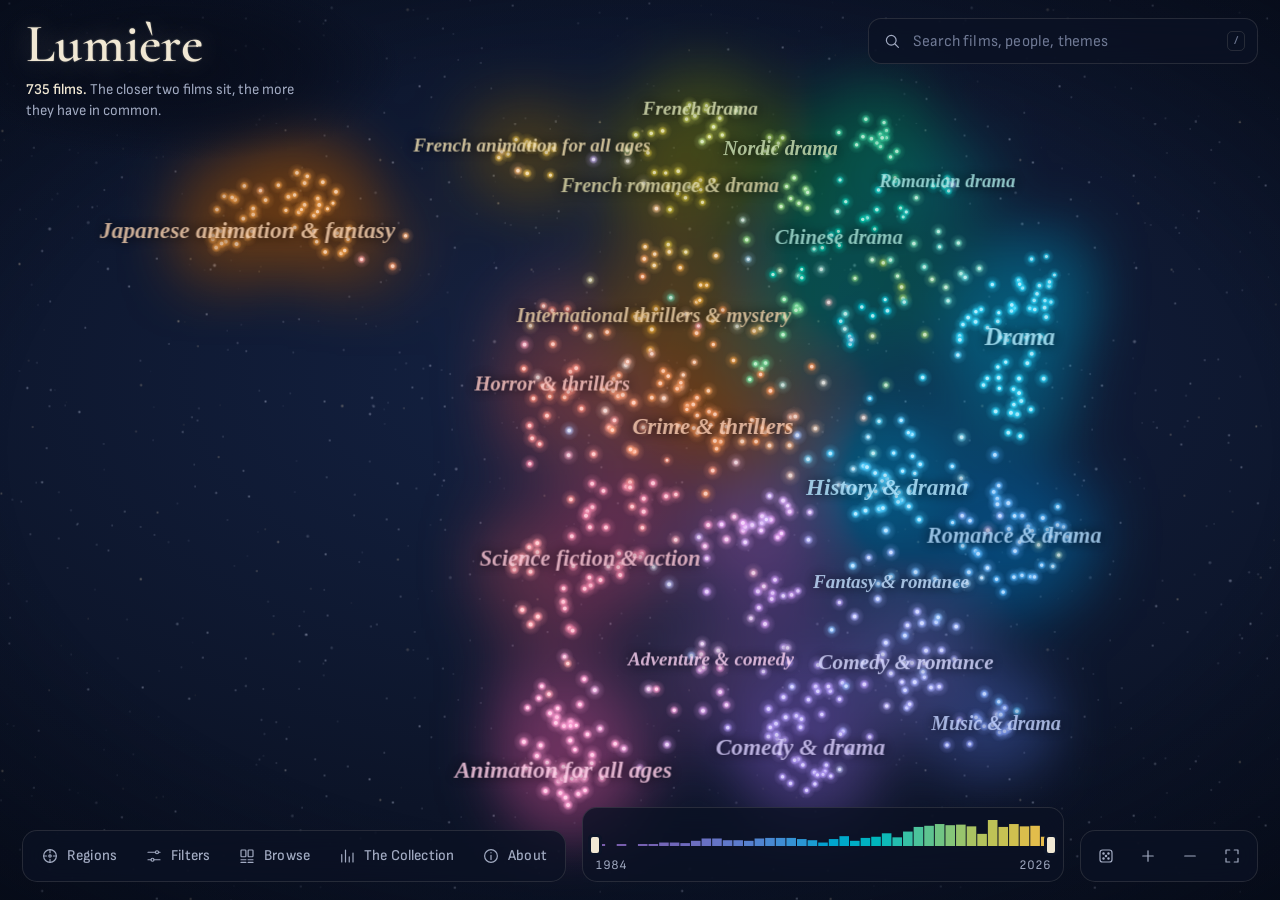
==== commit 0da0ffc6: "Add files via upload" ====
--- a/index.html
+++ b/index.html
@@ -9,7 +9,12 @@
 <meta name="referrer" content="no-referrer">
 <meta name="theme-color" content="#0c1428">
 <meta name="color-scheme" content="dark">
-<link rel="icon" href="data:image/svg+xml,%3Csvg xmlns='http://www.w3.org/2000/svg' viewBox='0 0 32 32'%3E%3Crect width='32' height='32' rx='7' fill='%230c1428'/%3E%3Cpath d='M16 5l2.6 8.4L27 16l-8.4 2.6L16 27l-2.6-8.4L5 16l8.4-2.6z' fill='%23f1e8d4'/%3E%3C/svg%3E">
+<meta name="mobile-web-app-capable" content="yes">
+<meta name="apple-mobile-web-app-capable" content="yes">
+<meta name="apple-mobile-web-app-title" content="Lumière">
+<meta name="apple-mobile-web-app-status-bar-style" content="black-translucent">
+<link rel="icon" href="assets/icons/icon.svg" type="image/svg+xml">
+<link rel="apple-touch-icon" href="assets/icons/apple-touch-icon.png">
 <link rel="stylesheet" href="assets/fonts.css">
 <style>
 :root {
@@ -28,6 +33,7 @@
   --sans: 'Sofia Sans Semi Condensed', 'Segoe UI', system-ui, -apple-system, 'Helvetica Neue', Arial, sans-serif;
   --ease: cubic-bezier(.2, .8, .2, 1);
   --safe-b: env(safe-area-inset-bottom, 0px);
+  --safe-t: env(safe-area-inset-top, 0px);
   color-scheme: dark;
 }
 *, *::before, *::after { box-sizing: border-box; }
@@ -68,10 +74,15 @@
 
 /* ---------- title ---------- */
 .brand {
-  position: fixed; top: 18px; left: 26px; z-index: 5;
+  position: fixed; top: calc(18px + var(--safe-t)); left: 26px; z-index: 5;
   max-width: min(46vw, 560px);
   pointer-events: none;
   transition: opacity .6s var(--ease), transform .6s var(--ease);
+}
+.brand::before {
+  /* a soft shade so the title stays legible when bright films or posters pass under it */
+  content: ""; position: absolute; z-index: -1; inset: -36px -90px -40px -60px; pointer-events: none;
+  background: radial-gradient(closest-side, rgba(7, 11, 24, 0.8), rgba(7, 11, 24, 0.5) 55%, rgba(7, 11, 24, 0));
 }
 .brand__title {
   margin: 0;
@@ -91,7 +102,7 @@
 
 /* ---------- search ---------- */
 .search {
-  position: fixed; top: 18px; right: 22px; z-index: 30;
+  position: fixed; top: calc(18px + var(--safe-t)); right: 22px; z-index: 30;
   width: min(390px, calc(100vw - 44px));
 }
 .search__box {
@@ -138,7 +149,7 @@
 
 /* ---------- banner (spotlight, path, filters) ---------- */
 .banner {
-  position: fixed; top: 76px; left: 50%; transform: translateX(-50%); z-index: 20;
+  position: fixed; top: calc(76px + var(--safe-t)); left: 50%; transform: translateX(-50%); z-index: 20;
   display: flex; align-items: center; gap: 12px;
   max-width: min(560px, calc(100vw - 32px));
   padding: 8px 8px 8px 16px;
@@ -167,7 +178,7 @@
   pointer-events: none;
 }
 .bottombar > * { pointer-events: auto; }
-@media (min-width: 761px) {
+@media (min-width: 901px) {
   .bottombar { transition: left .5s var(--ease), right .5s var(--ease); }
   body.detail-open .bottombar { right: calc(min(460px, 100vw - 24px) + 28px); }
   body.drawer-open .bottombar { left: calc(min(400px, 100vw - 24px) + 28px); }
@@ -188,6 +199,8 @@
   transition: color .2s, background .2s;
 }
 .tools button { width: 40px; padding: 0; justify-content: center; }
+.tools button[hidden] { display: none; }
+#install { color: var(--brass); }
 .dock button:hover, .tools button:hover { color: var(--vellum); background: rgba(241, 232, 212, 0.07); }
 .dock button[aria-pressed="true"] { color: var(--vellum); background: rgba(241, 232, 212, 0.11); }
 .dock__badge {
@@ -195,6 +208,11 @@
   background: var(--brass); color: #1b1407; font: 700 11px/18px var(--sans); text-align: center;
 }
 .dock__badge[hidden] { display: none; }
+body.dock-compact .dock button { padding: 0 11px; }
+body.dock-compact .dock button > span:not(.dock__badge) {
+  position: absolute; width: 1px; height: 1px; overflow: hidden; clip: rect(0 0 0 0); white-space: nowrap;
+}
+body.dock-compact .dock__badge { position: absolute; top: 2px; right: 0; }
 
 /* ---------- timeline ---------- */
 .timeline {
@@ -224,7 +242,7 @@
 
 /* ---------- side panels ---------- */
 .panel {
-  position: fixed; top: 12px; bottom: 12px; z-index: 40;
+  position: fixed; top: calc(12px + var(--safe-t)); bottom: 12px; z-index: 40;
   display: flex; flex-direction: column;
   background: var(--glass-strong);
   border: 1px solid var(--line);
@@ -355,6 +373,9 @@
 .card-film .ph { display: grid; place-items: center; padding: 8px; font: italic 500 15px/1.2 var(--serif); color: var(--dust); text-align: center; }
 .card-film:hover img { box-shadow: 0 0 0 2px var(--brass); }
 .card-film span { display: block; margin-top: 6px; font-size: 13.5px; line-height: 1.25; font-weight: 600; }
+.card-film { position: relative; }
+.card-film .mark { position: absolute; top: 6px; left: 6px; padding: 2px 7px; border-radius: 6px; background: rgba(9,15,30,.85); color: var(--vellum); font-size: 12px; font-weight: 600; }
+.card-film .mark.is-list { background: rgba(216,180,106,.92); color: #1b1407; }
 .card-film small { color: var(--dust); font-weight: 400; }
 .select { background: var(--night-2); border: 1px solid var(--line); border-radius: 8px; padding: 6px 10px; }
 .stats { display: grid; grid-template-columns: 1fr 1fr; gap: 18px 16px; margin-top: 16px; }
@@ -386,6 +407,16 @@
 .tip img { width: 40px; aspect-ratio: 2/3; border-radius: 3px; object-fit: cover; background: var(--night-3); flex: none; }
 .tip b { display: block; font-weight: 600; line-height: 1.2; }
 .tip span { display: block; color: var(--dust); font-size: 13px; margin-top: 2px; }
+.hint {
+  position: fixed; left: 50%; bottom: calc(96px + var(--safe-b)); z-index: 8; transform: translateX(-50%);
+  max-width: min(460px, calc(100vw - 32px)); padding: 9px 16px; border-radius: 12px;
+  background: var(--glass); border: 1px solid var(--line); color: var(--vellum); font-size: 14.5px; text-align: center;
+  -webkit-backdrop-filter: blur(14px); backdrop-filter: blur(14px);
+  transition: opacity .6s var(--ease); pointer-events: none;
+}
+.hint.is-gone { opacity: 0; }
+.install-steps { margin: 8px 0 0; padding-left: 20px; color: #d9d2c2; }
+.install-steps li { margin: 4px 0; }
 .toast {
   position: fixed; left: 50%; bottom: calc(86px + var(--safe-b)); z-index: 60;
   transform: translate(-50%, 20px); opacity: 0; pointer-events: none;
@@ -400,8 +431,8 @@
 
 /* ---------- small screens ---------- */
 @media (max-width: 1100px) { .timeline { display: none; } .tools { margin-left: auto; } }
-@media (max-width: 760px) {
-  .brand { top: 12px; left: 16px; max-width: calc(100vw - 32px); }
+@media (max-width: 900px) {
+  .brand { top: calc(12px + var(--safe-t)); left: 16px; max-width: calc(100vw - 84px); }
   .brand__title { font-size: 34px; }
   .brand__line { font-size: 14px; margin-top: 6px; }
   .search { top: auto; bottom: calc(76px + var(--safe-b)); left: 12px; right: 12px; width: auto; }
@@ -414,7 +445,9 @@
   .dock button { flex: 1; flex-direction: column; gap: 2px; height: 50px; padding: 0 2px; font-size: 12px; justify-content: center; }
   .dock button .dock__label-long { display: none; }
   .dock__badge { position: absolute; top: 4px; right: calc(50% - 22px); }
-  .tools { position: fixed; top: 76px; bottom: auto; right: 12px; flex-direction: column; padding: 4px; }
+  body.dock-compact .dock button > span:not(.dock__badge) { position: static; width: auto; height: auto; clip: auto; }
+  .tools { position: fixed; top: calc(12px + var(--safe-t)); bottom: auto; right: 12px; flex-direction: column; padding: 4px; }
+  .hint { bottom: calc(146px + var(--safe-b)); }
   .tools button { width: 40px; height: 40px; }
   .panel { left: 0; right: 0; top: auto; bottom: 0; width: auto; height: min(62vh, 640px); border-radius: 20px 20px 0 0; transform: translateY(calc(100% + 20px)); padding-bottom: var(--safe-b); }
   .panel.is-tall { height: calc(100vh - 24px); height: calc(100dvh - 24px); }
@@ -447,7 +480,7 @@
   <label class="search__box">
     <svg class="i" viewBox="0 0 24 24" aria-hidden="true"><circle cx="11" cy="11" r="6.5"/><path d="M16 16l4.5 4.5"/></svg>
     <span class="sr">Search films, people and themes</span>
-    <input id="q" type="search" placeholder="Search films, people, themes" autocomplete="off" spellcheck="false" enterkeyhint="search" aria-controls="results" aria-expanded="false" aria-autocomplete="list">
+    <input id="q" type="search" role="combobox" aria-haspopup="listbox" placeholder="Search films, people, themes" autocomplete="off" spellcheck="false" enterkeyhint="search" aria-controls="results" aria-expanded="false" aria-autocomplete="list">
     <kbd aria-hidden="true">/</kbd>
   </label>
   <div id="results" class="results" role="listbox" aria-label="Search results" hidden></div>
@@ -457,23 +490,23 @@
 
 <div class="bottombar">
 <nav class="dock" aria-label="Panels">
-  <button type="button" data-tab="regions" aria-pressed="false">
+  <button type="button" data-tab="regions" aria-pressed="false" title="Regions">
     <svg class="i" viewBox="0 0 24 24" aria-hidden="true"><circle cx="12" cy="12" r="8.5"/><path d="M12 3.5v4M12 16.5v4M3.5 12h4M16.5 12h4"/><circle cx="12" cy="12" r="1.6"/></svg>
     <span>Regions</span>
   </button>
-  <button type="button" data-tab="filters" aria-pressed="false">
+  <button type="button" data-tab="filters" aria-pressed="false" title="Filters">
     <svg class="i" viewBox="0 0 24 24" aria-hidden="true"><path d="M4 7h10M18 7h2M4 17h4M12 17h8"/><circle cx="16" cy="7" r="2"/><circle cx="10" cy="17" r="2"/></svg>
     <span>Filters</span><span class="dock__badge" id="filter-badge" hidden></span>
   </button>
-  <button type="button" data-tab="browse" aria-pressed="false">
+  <button type="button" data-tab="browse" aria-pressed="false" title="Browse">
     <svg class="i" viewBox="0 0 24 24" aria-hidden="true"><rect x="4" y="4" width="6.5" height="9" rx="1"/><rect x="13.5" y="4" width="6.5" height="9" rx="1"/><path d="M4 17h6.5M13.5 17H20M4 20.5h6.5M13.5 20.5H20"/></svg>
     <span>Browse</span>
   </button>
-  <button type="button" data-tab="collection" aria-pressed="false">
+  <button type="button" data-tab="collection" aria-pressed="false" title="The collection">
     <svg class="i" viewBox="0 0 24 24" aria-hidden="true"><path d="M5 20V10M10 20V4M15 20v-7M20 20V8"/></svg>
     <span><span class="dock__label-long">The </span>Collection</span>
   </button>
-  <button type="button" data-tab="about" aria-pressed="false">
+  <button type="button" data-tab="about" aria-pressed="false" title="About">
     <svg class="i" viewBox="0 0 24 24" aria-hidden="true"><circle cx="12" cy="12" r="8.5"/><path d="M12 11v5.5M12 7.6v.1"/></svg>
     <span>About</span>
   </button>
@@ -484,6 +517,9 @@
 </div>
 
 <div class="tools" role="group" aria-label="Map controls">
+  <button type="button" id="install" title="Install as an app" aria-label="Install as an app" hidden>
+    <svg class="i" viewBox="0 0 24 24" aria-hidden="true"><path d="M12 4v11M7.5 10.5L12 15l4.5-4.5M5 19.5h14"/></svg>
+  </button>
   <button type="button" id="shuffle" title="Show me a random film (R)" aria-label="Show me a random film">
     <svg class="i" viewBox="0 0 24 24" aria-hidden="true"><rect x="4" y="4" width="16" height="16" rx="3.5"/><circle cx="8.7" cy="8.7" r=".9" fill="currentColor"/><circle cx="15.3" cy="15.3" r=".9" fill="currentColor"/><circle cx="15.3" cy="8.7" r=".9" fill="currentColor"/><circle cx="8.7" cy="15.3" r=".9" fill="currentColor"/><circle cx="12" cy="12" r=".9" fill="currentColor"/></svg>
   </button>
@@ -513,6 +549,7 @@
 </aside>
 
 <div id="tip" class="tip" hidden></div>
+<div id="hint" class="hint" role="note" hidden></div>
 <div id="toast" class="toast" role="status" aria-live="polite"></div>
 <noscript><div class="notice"><div><h1>This map needs JavaScript</h1><p>Turn JavaScript on for this page to explore the collection.</p></div></div></noscript>
 
@@ -547,7 +584,9 @@
 
   const meta = DATA.meta || {};
   const IMG = meta.images || 'https://image.tmdb.org/t/p/';
-  const img = (path, size) => (path ? IMG + size + path : '');
+  // TMDB image paths look like "/39wmItIWsg5sZMyRUHLkWBcuVCM.jpg"; anything else is ignored,
+  // so a path can never break out of the HTML attribute it is written into
+  const img = (path, size) => (path && /^\/[A-Za-z0-9._-]+$/.test(path) ? IMG + size + path : '');
 
   // ------------------------------------------------------------------ colour (OKLab)
   const toLin = (c) => (c <= 0.04045 ? c / 12.92 : Math.pow((c + 0.055) / 1.055, 2.4));
@@ -649,7 +688,8 @@
   const ctx = canvas.getContext('2d');
   let W = 0, H = 0, dpr = 1, kFit = 1;
   const cam = { x: (bx0 + bx1) / 2, y: (by0 + by1) / 2, k: 1 };
-  const isNarrow = () => W <= 760;
+  const isNarrow = () => W <= 900;
+  const solo = () => W < 1280; // too narrow for the drawer and the film panel side by side
 
   function viewInsets() {
     // the part of the screen not covered by open panels
@@ -866,21 +906,37 @@
     requestDraw();
   }
 
-  // posters on the map when zoomed in
+  // posters on the map when zoomed in (the most recently used few hundred stay in memory)
   const posters = new Map();
+  let posterFrame = 0;
   function posterImage(f, size) {
     if (!f.p) return null;
     const key = f.id + size;
     let p = posters.get(key);
-    if (!p) {
-      p = { img: new Image(), ok: false };
+    if (p) {
+      posters.delete(key);
+      posters.set(key, p);
+    } else {
+      p = { img: new Image(), ok: false, used: 0 };
       p.img.decoding = 'async';
+      // no crossOrigin here: TMDB's CDN does not reliably answer cross-origin requests, and the
+      // canvas only draws posters (it never reads their pixels), so plain requests are enough
       p.img.referrerPolicy = 'no-referrer';
       p.img.onload = () => { p.ok = true; requestDraw(); };
       p.img.src = img(f.p, size);
       posters.set(key, p);
     }
+    p.used = posterFrame;
     return p.ok ? p.img : null;
+  }
+  function trimPosters(visible) {
+    const cap = Math.max(500, visible * 2 + 50);
+    if (posters.size <= cap) return;
+    for (const [key, p] of posters) {
+      if (posters.size <= cap) break;
+      if (p.used >= posterFrame - 1) continue; // drawn in this frame or the last one
+      posters.delete(key);
+    }
   }
 
   // ------------------------------------------------------------------ spatial index for hover and taps
@@ -916,8 +972,18 @@
     path: null,          // { films: [], t0 }
     pathFrom: null,      // waiting for a destination
   };
-  const filters = { genres: new Set(), langs: new Set(), y0: Y0, y1: Y1, minRating: 0, runtime: 'any', onlyNew: false };
+  // Each viewer's own marks ("seen it", "want to watch"), kept only in this browser
+  const asIds = (v) => (Array.isArray(v) ? v.filter((x) => Number.isFinite(x)) : []);
+  const marks = { seen: new Set(asIds(store.get('seen', []))), list: new Set(asIds(store.get('list', []))) };
+  function toggleMark(kind, id) {
+    const set = marks[kind];
+    if (set.has(id)) set.delete(id); else set.add(id);
+    store.set(kind, [...set]);
+  }
+  const filters = { genres: new Set(), langs: new Set(), y0: Y0, y1: Y1, minRating: 0, runtime: 'any', onlyNew: false,
+    unseen: false, listOnly: false };
   let passCount = films.length;
+  let browseTimer = 0;
 
   function passes(f) {
     for (const g of filters.genres) if (!f.gn.includes(g)) return false;
@@ -928,10 +994,13 @@
     if (filters.runtime === 'mid' && !(f.r >= 100 && f.r <= 140)) return false;
     if (filters.runtime === 'long' && !(f.r > 140)) return false;
     if (filters.onlyNew && !isNew(f)) return false;
+    if (filters.unseen && marks.seen.has(f.id)) return false;
+    if (filters.listOnly && !marks.list.has(f.id)) return false;
     return true;
   }
   const activeFilterCount = () => filters.genres.size + filters.langs.size + (filters.y0 > Y0 || filters.y1 < Y1 ? 1 : 0)
-    + (filters.minRating ? 1 : 0) + (filters.runtime !== 'any' ? 1 : 0) + (filters.onlyNew ? 1 : 0);
+    + (filters.minRating ? 1 : 0) + (filters.runtime !== 'any' ? 1 : 0) + (filters.onlyNew ? 1 : 0)
+    + (filters.unseen ? 1 : 0) + (filters.listOnly ? 1 : 0);
   function applyFilters() {
     passCount = 0;
     for (const f of films) { f.pass = passes(f); if (f.pass) passCount++; }
@@ -940,7 +1009,7 @@
     badge.hidden = !n; badge.textContent = n;
     drawYears();
     renderBanner();
-    if (ui.drawerOpen && ui.tab === 'browse') renderDrawer();
+    if (ui.drawerOpen && ui.tab === 'browse') { clearTimeout(browseTimer); browseTimer = setTimeout(() => { if (ui.drawerOpen && ui.tab === 'browse') renderDrawer(); }, 160); }
     if (ui.drawerOpen && ui.tab === 'filters') updateFilterCount();
     requestDraw();
   }
@@ -1066,6 +1135,7 @@
   }
 
   function drawPosters(size, alpha) {
+    posterFrame++;
     const h = size, w = size * 2 / 3;
     const big = h * dpr > 140 ? 'w185' : 'w92';
     const list = films.filter((f) => f.alpha > 0.05 && sx(f.x) > -w && sx(f.x) < W + w && sy(f.y) > -h && sy(f.y) < H + h);
@@ -1090,6 +1160,7 @@
       roundRect(x, y, w, h, 3); ctx.stroke();
     }
     ctx.globalAlpha = 1;
+    trimPosters(list.length);
   }
   function roundRect(x, y, w, h, r) {
     ctx.beginPath();
@@ -1106,7 +1177,8 @@
   }
 
   function drawRings(now) {
-    const pulse = still() ? 0 : Math.sin(now / 420) * 1.5;
+    const pulsing = !still() && ((state.selected && now - state.selT0 < 4000) || state.pathFrom);
+    const pulse = pulsing ? Math.sin(now / 420) * 1.5 : 0;
     const ring = (f, r, color, width, alpha) => {
       ctx.globalAlpha = alpha; ctx.strokeStyle = color; ctx.lineWidth = width;
       ctx.beginPath(); ctx.arc(sx(f.x), sy(f.y), r, 0, Math.PI * 2); ctx.stroke();
@@ -1116,21 +1188,26 @@
     if (state.selected && !ps) {
       ring(state.selected, 13 + pulse, state.selected.hex, 1.5, 0.95);
       ring(state.selected, 19 + pulse * 1.5, state.selected.hex, 1, 0.35);
-      if (!still()) requestDraw();
-    }
-    if (state.pathFrom && !ps) ring(state.pathFrom, 14 + pulse, '#d8b46a', 1.5, 0.9);
+      if (pulsing) requestDraw();
+    }
+    if (state.pathFrom && !ps) { ring(state.pathFrom, 14 + pulse, '#d8b46a', 1.5, 0.9); if (pulsing) requestDraw(); }
     ctx.globalAlpha = 1;
   }
 
   // labels: region names when zoomed out, film titles when zoomed in
   const occupied = [];
+  const chromeEls = ['.brand__title', '.brand__line', '.search__box', '.tools', '.dock', '#timeline', '#banner', '#hint'].map((s) => $(s)).filter(Boolean);
   const hits = (r) => occupied.some((o) => r.x < o.x + o.w && r.x + r.w > o.x && r.y < o.y + o.h && r.y + r.h > o.y);
   function drawLabels(z, focus, intro) {
     occupied.length = 0;
     ctx.textBaseline = 'middle';
-    // UI that sits over the map should not be covered
+    // UI that sits over the map should not be covered: reserve the real boxes of each piece
     const ins = viewInsets();
-    occupied.push({ x: 0, y: 0, w: isNarrow() ? W : 520, h: isNarrow() ? 60 : 96 });
+    for (const el of chromeEls) {
+      if (el.hidden) continue;
+      const b = el.getBoundingClientRect();  // zero-sized when not displayed
+      if (b.width && b.height) occupied.push({ x: b.left - 6, y: b.top - 6, w: b.width + 12, h: b.height + 12 });
+    }
     if (ins.r) occupied.push({ x: W - ins.r, y: 0, w: ins.r, h: H });
     if (ins.l) occupied.push({ x: 0, y: 0, w: ins.l, h: H });
 
@@ -1224,6 +1301,8 @@
   const pointers = new Map();
   let drag = null, pinch = null, inertia = null, lastTap = 0;
   canvas.addEventListener('pointerdown', (e) => {
+    if (e.pointerType === 'mouse' && e.button !== 0) return;
+    dismissHint();
     canvas.setPointerCapture(e.pointerId);
     pointers.set(e.pointerId, { x: e.clientX, y: e.clientY });
     flight = null; inertia = null;
@@ -1267,7 +1346,12 @@
   const endPointer = (e) => {
     pointers.delete(e.pointerId);
     canvas.classList.remove('is-dragging');
-    if (pinch && pointers.size < 2) { pinch = null; drag = null; return; }
+    if (pinch && pointers.size < 2) {
+      pinch = null;
+      const left = [...pointers.values()][0];
+      drag = left ? { x: left.x, y: left.y, cx: cam.x, cy: cam.y, t: 0, moved: 99, vx: 0, vy: 0, lx: left.x, ly: left.y, lt: performance.now() } : null;
+      return;
+    }
     if (!drag) return;
     const d = drag; drag = null;
     if (e.type === 'pointercancel') return;
@@ -1298,6 +1382,7 @@
   }
   canvas.addEventListener('wheel', (e) => {
     e.preventDefault();
+    dismissHint();
     const unit = e.deltaMode === 1 ? 16 : e.deltaMode === 2 ? 400 : 1;
     const dy = e.deltaY * unit;
     if (!e.ctrlKey && Math.abs(e.deltaX) > Math.abs(e.deltaY) * 1.2 && e.deltaMode === 0) {
@@ -1310,18 +1395,22 @@
 
   // hover tooltip
   const tip = $('#tip');
+  let tipFilm = null;
   function hover(f, x, y) {
     if (state.hover !== f) { state.hover = f; requestDraw(); }
     canvas.classList.toggle('is-pointing', !!f);
     if (!f) return hideTip();
-    const who = f.dir && f.dir.length ? f.dir[0] : '';
-    tip.innerHTML = `${f.p ? `<img alt="" src="${img(f.p, 'w92')}">` : ''}<div><b>${esc(f.t)}</b><span>${esc([f.year, who].filter(Boolean).join(', '))}</span></div>`;
+    if (tipFilm !== f) {
+      tipFilm = f;
+      const who = f.dir && f.dir.length ? f.dir[0] : '';
+      tip.innerHTML = `${f.p ? `<img alt="" src="${img(f.p, 'w92')}">` : ''}<div><b>${esc(f.t)}</b><span>${esc([f.year, who].filter(Boolean).join(', '))}</span></div>`;
+    }
     tip.hidden = false;
     const tw = tip.offsetWidth, th = tip.offsetHeight;
     tip.style.left = clamp(x + 16, 8, W - tw - 8) + 'px';
     tip.style.top = clamp(y + 14, 8, H - th - 8) + 'px';
   }
-  function hideTip() { tip.hidden = true; }
+  function hideTip() { tip.hidden = true; tipFilm = null; }
 
   document.addEventListener('keydown', (e) => {
     const typing = /^(INPUT|TEXTAREA|SELECT)$/.test(document.activeElement && document.activeElement.tagName);
@@ -1334,8 +1423,10 @@
       return;
     }
     if (typing || e.metaKey || e.ctrlKey || e.altKey) return;
-    if (e.key === '/') { e.preventDefault(); $('#q').focus(); }
-    else if (e.key === '+' || e.key === '=') zoomAt(W / 2, H / 2, 1.5);
+    if (e.key === '/') { e.preventDefault(); $('#q').focus(); return; }
+    const onMap = !document.activeElement || document.activeElement === document.body || document.activeElement === canvas;
+    if (!onMap) return; // inside a panel, keys belong to the panel (scrolling, buttons)
+    if (e.key === '+' || e.key === '=') zoomAt(W / 2, H / 2, 1.5);
     else if (e.key === '-' || e.key === '_') zoomAt(W / 2, H / 2, 1 / 1.5);
     else if (e.key === 'f' || e.key === 'F') homeCamera();
     else if (e.key === 'r' || e.key === 'R') shuffle();
@@ -1357,13 +1448,13 @@
   }
 
   // ------------------------------------------------------------------ selection and the detail panel
-  function choose(f) {
+  function choose(f, opts = {}) {
     if (state.pathFrom) {
       const from = state.pathFrom;
       state.pathFrom = null;
       if (f !== from) return showPath(from, f);
     }
-    select(f);
+    select(f, opts);
   }
   function select(f, opts = {}) {
     if (!f) return;
@@ -1377,23 +1468,43 @@
     renderBanner();
     if (opts.fly !== false) fitFilms([f, ...f.nb.slice(0, 8)], true, 9);
     setHash('film/' + f.id);
+    if (opts.focus) { const h = $('#film-title'); if (h) h.focus({ preventScroll: true }); }
+    dismissHint();
     requestDraw();
   }
   function openDetail() {
     ui.detailOpen = true;
-    if (isNarrow()) closeDrawer(true);
+    if (solo()) closeDrawer(true);
     $('#detail').classList.add('is-open');
     document.body.classList.add('detail-open');
-  }
-  function closeDetail() {
+    syncChrome();
+  }
+  // the bottom bar loses its words when panels leave too little room for it
+  function syncChrome() {
+    const panels = (ui.detailOpen ? Math.min(460, W - 24) + 12 : 0) + (ui.drawerOpen ? Math.min(400, W - 24) + 12 : 0);
+    document.body.classList.toggle('dock-compact', !isNarrow() && W - panels - 44 < 790);
+  }
+  function closeDetail(opts = {}) {
+    const hadFocus = $('#detail').contains(document.activeElement);
     ui.detailOpen = false;
     $('#detail').classList.remove('is-open', 'is-tall');
     document.body.classList.remove('detail-open');
     state.selected = null;
-    if (!state.spot && !state.path) setHash('');
-    else if (state.spot) setHash(state.spot.hash);
+    if (!opts.keepHash) {
+      if (!state.spot && !state.path) setHash('');
+      else if (state.spot) setHash(state.spot.hash);
+    }
     renderBanner();
+    syncChrome();
+    if (hadFocus) restoreFocus();
     requestDraw();
+  }
+  // keyboard users land back where they were when a panel closes
+  let returnFocus = null;
+  function restoreFocus() {
+    const el = returnFocus && returnFocus.isConnected ? returnFocus : $('#q');
+    returnFocus = null;
+    if (el) el.focus({ preventScroll: true });
   }
 
   function whyClose(a, b) {
@@ -1419,6 +1530,19 @@
   }
 
   const personLink = (name) => `<button type="button" class="person" data-person="${esc(name)}">${esc(name)}</button>`;
+  // A shareable link only means something when the map is on the web (not opened from disk)
+  const canShare = /^https?:$/.test(location.protocol);
+  // Opens the viewer's own Drive search (which includes files shared with them) for this file
+  const driveSearch = (fileName) => 'https://drive.google.com/drive/search?q=' +
+    encodeURIComponent('"' + String(fileName).replace(/\.[A-Za-z0-9]{1,5}$/, '') + '"');
+  async function shareFilm(f) {
+    const url = location.href.split('#')[0] + '#film/' + f.id;
+    if (navigator.share) {
+      try { await navigator.share({ title: f.t, text: `${f.t}${f.year ? ' (' + f.year + ')' : ''}`, url }); } catch (e) { /* dismissed */ }
+      return;
+    }
+    copyText(url, 'Link copied');
+  }
   const people = (list) => list.map(personLink).join(', ');
   function hrs(min) { if (!min) return ''; const h = Math.floor(min / 60), m = min % 60; return h ? `${h} h ${m ? m + ' min' : ''}`.trim() : `${m} min`; }
 
@@ -1461,6 +1585,11 @@
       </div>
       <ul class="film__facts">${facts.map((x) => `<li>${esc(x)}</li>`).join('')}</ul>
       ${f.dir && f.dir.length ? `<p class="film__credit"><span>Directed by</span> ${people(f.dir)}</p>` : ''}
+      <div class="film__actions" role="group" aria-label="Your marks (saved in this browser only)">
+        <button type="button" class="chip" data-mark="seen" data-id="${f.id}" aria-pressed="${marks.seen.has(f.id)}"><svg class="i" viewBox="0 0 24 24" aria-hidden="true"><path d="M5 12.5l4.2 4.2L19 7"/></svg>Seen it</button>
+        <button type="button" class="chip" data-mark="list" data-id="${f.id}" aria-pressed="${marks.list.has(f.id)}"><svg class="i" viewBox="0 0 24 24" aria-hidden="true"><path d="M7 4.5h10v15l-5-3.6-5 3.6z"/></svg>Want to watch</button>
+        ${canShare ? `<button type="button" class="chip" data-share="${f.id}"><svg class="i" viewBox="0 0 24 24" aria-hidden="true"><circle cx="17.5" cy="6" r="2.2"/><circle cx="6.5" cy="12" r="2.2"/><circle cx="17.5" cy="18" r="2.2"/><path d="M8.5 11l7-4M8.5 13l7 4"/></svg>Share</button>` : ''}
+      </div>
       ${f.tg ? `<p class="film__tagline">${esc(f.tg)}</p>` : ''}
       ${f.ov ? `<p class="film__overview">${esc(f.ov)}</p>` : ''}
       <div class="film__actions">
@@ -1478,7 +1607,7 @@
       <section class="section"><h3 class="section__title">In the collection</h3>
         ${f.f && f.f.length > 1 ? `<p class="section__note">${f.f.length} files make up this film.</p>` : ''}
         <ul class="files">${files}</ul>
-        <div class="film__actions" style="margin:12px 0 0">${links}${meta.driveFolder ? `<a class="chip" href="${esc(meta.driveFolder)}" target="_blank" rel="noopener">Open the collection folder</a>` : ''}</div>
+        <div class="film__actions" style="margin:12px 0 0">${f.f && f.f.length ? `<a class="chip" href="${driveSearch(f.f[0])}" target="_blank" rel="noopener" title="Searches your own Google Drive, including files shared with you">Find in Google Drive</a>` : ''}${links}${meta.driveFolder ? `<a class="chip" href="${esc(meta.driveFolder)}" target="_blank" rel="noopener">Open the collection folder</a>` : ''}</div>
       </section>
       <p class="attribution">Film data and images from TMDB.</p>`;
     $('#detail-scroll').scrollTop = 0;
@@ -1496,16 +1625,25 @@
 
   // clicks inside panels
   document.addEventListener('click', (e) => {
-    const t = e.target.closest('[data-film],[data-person],[data-theme],[data-region],[data-genre],[data-copy],[data-pathfrom],[data-close],[data-tab],[data-lens],[data-lang],[data-runtime],[data-clear],[data-new],[data-sort]');
+    const t = e.target.closest('[data-film],[data-person],[data-theme],[data-region],[data-genre],[data-copy],[data-pathfrom],[data-close],[data-tab],[data-lens],[data-lang],[data-runtime],[data-clear],[data-new],[data-sort],[data-mark],[data-share],[data-only],[data-install]');
     if (!t) return;
     const d = t.dataset;
-    if (d.film) { const f = byId.get(+d.film); if (f) { if (isNarrow() && ui.drawerOpen) closeDrawer(true); choose(f); } }
+    if (d.film) { const f = byId.get(+d.film); if (f) { if (isNarrow() && ui.drawerOpen) closeDrawer(true); choose(f, { focus: e.detail === 0 }); } }
     else if (d.person) spotlightPerson(d.person);
     else if (d.theme) spotlightTheme(d.theme);
     else if (d.region) spotlightRegion(d.region);
     else if (d.genre) { toggleSet(filters.genres, d.genre); applyFilters(); if (ui.detailOpen && state.selected) renderDetail(state.selected); if (ui.drawerOpen && ui.tab === 'filters') renderDrawer(); }
     else if (d.copy) copyText(d.copy);
-    else if (d.pathfrom) { state.pathFrom = byId.get(+d.pathfrom); if (isNarrow()) closeDetail(); renderBanner(); toast('Now pick the destination on the map or in search'); requestDraw(); }
+    else if (d.mark) {
+      toggleMark(d.mark, +d.id);
+      t.setAttribute('aria-pressed', String(marks[d.mark].has(+d.id)));
+      if (filters.unseen || filters.listOnly) applyFilters();
+      if (ui.drawerOpen && (ui.tab === 'browse' || ui.tab === 'collection')) renderDrawer();
+    }
+    else if (d.share) { const f = byId.get(+d.share); if (f) shareFilm(f); }
+    else if (d.only) { filters[d.only] = !filters[d.only]; applyFilters(); renderDrawer(); }
+    else if (d.install) installApp();
+    else if (d.pathfrom) { state.pathFrom = byId.get(+d.pathfrom); if (isNarrow()) closeDetail({ keepHash: true }); renderBanner(); toast('Now pick the destination on the map or in search'); requestDraw(); }
     else if (d.close === 'detail') closeDetail();
     else if (d.close === 'drawer') closeDrawer();
     else if (d.close === 'spot') clearSpot();
@@ -1521,16 +1659,16 @@
   const toggleSet = (set, v) => (set.has(v) ? set.delete(v) : set.add(v));
   function clearFilters() {
     filters.genres.clear(); filters.langs.clear(); filters.y0 = Y0; filters.y1 = Y1;
-    filters.minRating = 0; filters.runtime = 'any'; filters.onlyNew = false;
+    filters.minRating = 0; filters.runtime = 'any'; filters.onlyNew = false; filters.unseen = false; filters.listOnly = false;
     syncYearInputs(); applyFilters();
     if (state.selected) renderDetail(state.selected);
   }
 
-  async function copyText(text) {
-    try { await navigator.clipboard.writeText(text); toast('File name copied'); }
+  async function copyText(text, done = 'File name copied') {
+    try { await navigator.clipboard.writeText(text); toast(done); }
     catch (e) {
       const ta = document.createElement('textarea'); ta.value = text; document.body.appendChild(ta); ta.select();
-      try { document.execCommand('copy'); toast('File name copied'); } catch (err) { toast('Copy failed; select the name instead'); }
+      try { document.execCommand('copy'); toast(done); } catch (err) { toast('Copy failed; select the text instead'); }
       ta.remove();
     }
   }
@@ -1563,7 +1701,7 @@
     const ordered = [...set].sort((a, b) => (a.year || 0) - (b.year || 0));
     state.spot = { kind, label, films: set, ordered: kind === 'person' ? ordered : [], hash, color };
     state.path = null;
-    if (state.selected && !set.has(state.selected)) closeDetail();
+    if (state.selected && !set.has(state.selected)) closeDetail({ keepHash: true });
     renderBanner();
     fitFilms(ordered, true, 6);
     setHash(hash);
@@ -1572,20 +1710,21 @@
   function spotlightPerson(name) {
     const p = peopleIndex.get(name);
     if (!p) return;
-    if (isNarrow()) { closeDetail(); closeDrawer(true); }
+    if (isNarrow()) { closeDetail({ keepHash: true }); closeDrawer(true); }
     spotlight('person', `<b>${esc(name)}</b>, ${p.films.size} film${p.films.size > 1 ? 's' : ''} as ${roleText(p)}`, p.films, 'person/' + encodeURIComponent(name));
   }
   function spotlightTheme(k) {
     const set = themeIndex.get(k);
     if (!set) return;
-    if (isNarrow()) { closeDetail(); closeDrawer(true); }
+    if (isNarrow()) { closeDetail({ keepHash: true }); closeDrawer(true); }
     spotlight('theme', `Theme <b>${esc(k)}</b>, ${set.size} film${set.size > 1 ? 's' : ''}`, set, 'theme/' + encodeURIComponent(k));
   }
   function spotlightRegion(id) {
     const c = clusters.find((x) => x.id === id);
     if (!c) return;
-    const set = new Set(films.filter((f) => f.m && f.m.length && clusters[f.m[0][0]] === c && f.m[0][1] >= 0.34));
-    if (isNarrow()) { closeDetail(); closeDrawer(true); }
+    const ci = clusters.indexOf(c);
+    const set = new Set(films.filter((f) => (f.h !== undefined ? f.h === ci : f.m && f.m.length && f.m[0][0] === ci && f.m[0][1] >= 0.34)));
+    if (isNarrow()) { closeDetail({ keepHash: true }); closeDrawer(true); }
     spotlight('region', `<span class="banner__swatch" style="background:${c.color}"></span><span class="banner__text"><b>${esc(c.name)}</b>, ${set.size} films</span>`, set, 'region/' + c.id, c.color);
   }
   function clearSpot() {
@@ -1692,7 +1831,7 @@
     let html = '', last = '';
     results.forEach((r, i) => {
       const group = { film: 'Films', person: 'People', theme: 'Themes' }[r.type];
-      if (group !== last) { html += `<div class="results__group">${group}</div>`; last = group; }
+      if (group !== last) { html += `<div class="results__group" role="presentation">${group}</div>`; last = group; }
       if (r.type === 'film') html += `<button type="button" class="result" role="option" id="res-${i}" data-ix="${i}" aria-selected="${i === resultIx}">${r.f.p ? `<img class="result__img" alt="" src="${img(r.f.p, 'w92')}">` : '<span class="result__img"></span>'}<span class="result__text"><span class="result__title">${esc(r.f.t)}</span><span class="result__meta">${esc([r.f.year, (r.f.dir || [])[0], r.f.o && r.f.o !== r.f.t ? r.f.o : ''].filter(Boolean).join(', '))}</span></span></button>`;
       else if (r.type === 'person') html += `<button type="button" class="result" role="option" id="res-${i}" data-ix="${i}" aria-selected="${i === resultIx}"><span class="result__dot"><svg class="i" viewBox="0 0 24 24" aria-hidden="true"><circle cx="12" cy="8.5" r="3.5"/><path d="M5 20c1.2-3.8 4-5.5 7-5.5s5.8 1.7 7 5.5"/></svg></span><span class="result__text"><span class="result__title">${esc(r.p.name)}</span><span class="result__meta">${r.p.films.size} film${r.p.films.size > 1 ? 's' : ''} as ${esc(roleText(r.p))}</span></span></button>`;
       else html += `<button type="button" class="result" role="option" id="res-${i}" data-ix="${i}" aria-selected="${i === resultIx}"><span class="result__dot"><svg class="i" viewBox="0 0 24 24" aria-hidden="true"><path d="M5 12h14M12 5v14" opacity=".0"/><path d="M7 7h10v10H7z" transform="rotate(45 12 12)"/></svg></span><span class="result__text"><span class="result__title">${esc(r.k)}</span><span class="result__meta">Theme, ${themeIndex.get(r.k).size} film${themeIndex.get(r.k).size > 1 ? 's' : ''}</span></span></button>`;
@@ -1709,11 +1848,12 @@
     closeResults();
     qInput.value = '';
     qInput.blur();
-    if (r.type === 'film') { if (isNarrow() && ui.drawerOpen) closeDrawer(true); choose(r.f); }
+    if (r.type === 'film') { if (isNarrow() && ui.drawerOpen) closeDrawer(true); choose(r.f, { focus: true }); }
     else if (r.type === 'person') spotlightPerson(r.p.name);
     else spotlightTheme(r.k);
   }
-  qInput.addEventListener('input', () => search(qInput.value));
+  let searchTimer = 0;
+  qInput.addEventListener('input', () => { clearTimeout(searchTimer); searchTimer = setTimeout(() => search(qInput.value), 90); });
   qInput.addEventListener('focus', () => { if (qInput.value) search(qInput.value); });
   qInput.addEventListener('keydown', (e) => {
     if (e.key === 'ArrowDown' || e.key === 'ArrowUp') {
@@ -1723,7 +1863,7 @@
       $$('.result', resultsEl).forEach((b) => b.setAttribute('aria-selected', String(+b.dataset.ix === resultIx)));
       const cur = $('#res-' + resultIx); if (cur) cur.scrollIntoView({ block: 'nearest' });
       qInput.setAttribute('aria-activedescendant', 'res-' + resultIx);
-    } else if (e.key === 'Enter') { e.preventDefault(); pick(Math.max(0, resultIx)); }
+    } else if (e.key === 'Enter') { e.preventDefault(); clearTimeout(searchTimer); search(qInput.value); pick(Math.max(0, resultIx)); }
   });
   resultsEl.addEventListener('click', (e) => { const b = e.target.closest('.result'); if (b) pick(+b.dataset.ix); });
   document.addEventListener('pointerdown', (e) => { if (!e.target.closest('.search')) closeResults(); });
@@ -1738,7 +1878,7 @@
     const [a, b] = $$('input', host);
     const onInput = () => {
       let lo = +a.value, hi = +b.value;
-      if (lo > hi) { if (document.activeElement === a) a.value = lo = hi; else b.value = hi = lo; }
+      if (lo > hi) { if (document.activeElement === a) b.value = hi = lo; else a.value = lo = hi; }
       filters.y0 = lo; filters.y1 = hi;
       syncYearInputs(host);
       applyFilters();
@@ -1784,22 +1924,27 @@
   // ------------------------------------------------------------------ drawer: regions, filters, browse, collection, about
   function toggleDrawer(tab, fromDock) {
     if (ui.drawerOpen && ui.tab === tab && fromDock) { closeDrawer(); return; }
+    if (!ui.drawerOpen && document.activeElement && !$('#drawer').contains(document.activeElement)) returnFocus = document.activeElement;
     ui.tab = tab;
     ui.drawerOpen = true;
-    if (isNarrow() && ui.detailOpen) { $('#detail').classList.remove('is-open'); ui.detailOpen = false; document.body.classList.remove('detail-open'); }
+    if (solo() && ui.detailOpen) { $('#detail').classList.remove('is-open'); ui.detailOpen = false; document.body.classList.remove('detail-open'); }
     $('#drawer').classList.add('is-open');
     document.body.classList.add('drawer-open');
+    syncChrome();
     renderDrawer();
     $('#drawer-scroll').scrollTop = 0;
     syncDock();
     slideForDrawer(true);
   }
   function closeDrawer(quiet) {
+    const hadFocus = $('#drawer').contains(document.activeElement);
     ui.drawerOpen = false;
     $('#drawer').classList.remove('is-open', 'is-tall');
     document.body.classList.remove('drawer-open');
     syncDock();
+    syncChrome();
     slideForDrawer(false);
+    if (hadFocus && !quiet) restoreFocus();
     if (!quiet) requestDraw();
   }
   // keep the map centred in the part of the screen the drawer leaves free (desktop only)
@@ -1818,6 +1963,12 @@
   }
   function renderDrawer() {
     const body = $('#drawer-body');
+    const active = document.activeElement;
+    const keep = active && body.contains(active)
+      ? ['data-genre', 'data-lang', 'data-lens', 'data-runtime', 'data-only', 'data-new', 'data-region', 'data-film', 'data-clear', 'id']
+        .filter((a) => active.hasAttribute(a)).map((a) => (a === 'id' ? '#' + CSS.escape(active.id) : `[${a}="${CSS.escape(active.getAttribute(a))}"]`))[0]
+      : null;
+    requestAnimationFrame(() => { if (keep) { const el = $(keep, body); if (el) el.focus({ preventScroll: true }); } });
     syncDock();
     if (ui.tab === 'regions') body.innerHTML = regionsHtml();
     else if (ui.tab === 'filters') { body.innerHTML = filtersHtml(); wireFilters(); }
@@ -1827,7 +1978,7 @@
   }
   function regionsHtml() {
     const list = [...clusters].sort((a, b) => b.n - a.n);
-    const loose = films.filter((f) => !f.m || !f.m.length || f.m[0][1] < 0.5).length;
+    const loose = films.filter((f) => (f.h !== undefined ? f.h < 0 : !f.m || !f.m.length || f.m[0][1] < 0.5)).length;
     return `<h2>Regions</h2>
       <p class="muted">Groups of films that resemble each other, found from the films' full details rather than from their position on the map. Films between regions take on a blend of their neighbours' colours.</p>
       <ul class="regions">${list.map((c) => `<li><button type="button" class="region" data-region="${c.id}"><span class="swatch" style="color:${c.color};background:${c.color}"></span><span class="region__name">${esc(c.name)}</span><span class="region__n">${c.n}</span><span class="region__line">${esc(c.tagline || '')}</span></button></li>`).join('')}</ul>
@@ -1853,6 +2004,9 @@
         <button type="button" class="chip" data-runtime="mid" aria-pressed="${filters.runtime === 'mid'}">100 to 140 min</button>
         <button type="button" class="chip" data-runtime="long" aria-pressed="${filters.runtime === 'long'}">Over 140 min</button></div></div>
       <div class="field"><span class="field__label">Lowest TMDB rating</span><div class="range-row"><input type="range" id="min-rating" min="0" max="8.5" step="0.1" value="${filters.minRating}"><output id="min-rating-out">${filters.minRating ? filters.minRating.toFixed(1) : 'Any'}</output></div></div>
+      <div class="field"><span class="field__label">Your marks (kept in this browser only)</span><div class="seg">
+        <button type="button" class="chip" data-only="unseen" aria-pressed="${filters.unseen}">Hide films I've seen <span class="muted">${marks.seen.size}</span></button>
+        <button type="button" class="chip" data-only="listOnly" aria-pressed="${filters.listOnly}">Only my watch list <span class="muted">${marks.list.size}</span></button></div></div>
       ${hasNew ? `<div class="field"><button type="button" class="chip" data-new="1" aria-pressed="${filters.onlyNew}">Only films added since ${esc(fmtDate(since))}</button></div>` : ''}
       ${activeFilterCount() ? '<div class="field"><button type="button" class="btn-quiet" data-clear="1">Clear all filters</button></div>' : ''}`;
   }
@@ -1888,7 +2042,8 @@
       runtime: (a, b) => (b.r || 0) - (a.r || 0),
     }[browseSort] || ((a, b) => 0);
     const list = films.filter((f) => f.pass).sort(cmp);
-    $('#grid').innerHTML = list.map((f) => `<button type="button" class="card-film" data-film="${f.id}">${f.p ? `<img loading="lazy" alt="" src="${img(f.p, 'w185')}">` : `<span class="ph">${esc(f.t)}</span>`}<span>${esc(f.t)} <small>${f.year || ''}</small></span></button>`).join('');
+    const badge = (f) => (marks.list.has(f.id) ? '<span class="mark is-list">On my list</span>' : marks.seen.has(f.id) ? '<span class="mark">Seen</span>' : '');
+    $('#grid').innerHTML = list.map((f) => `<button type="button" class="card-film" data-film="${f.id}">${badge(f)}${f.p ? `<img loading="lazy" alt="" src="${img(f.p, 'w185')}">` : `<span class="ph">${esc(f.t)}</span>`}<span>${esc(f.t)} <small>${f.year || ''}</small></span></button>`).join('');
   }
   function fmtDate(iso) { try { return new Date(iso + 'T00:00:00').toLocaleDateString('en-GB', { day: 'numeric', month: 'long', year: 'numeric' }); } catch (e) { return iso; } }
   function collectionHtml() {
@@ -1914,6 +2069,8 @@
       ${actors.length ? `<h3>Faces that keep returning</h3><ul class="bars">${actors.map((d) => `<li><button type="button" class="person" data-person="${esc(d.p.name)}">${esc(d.p.name)}</button><span class="n">${d.n}</span><i style="width:${d.n / maxA * 100}%"></i></li>`).join('')}</ul>` : ''}
       <h3>Languages</h3><ul class="bars">${langs.map(([c, n]) => `<li><button type="button" data-lang="${esc(c)}">${esc(LANGS[c] || c)}</button><span class="n">${n}</span><i style="width:${n / langs[0][1] * 100}%"></i></li>`).join('')}</ul>
       ${hasNew ? `<h3>Recently added</h3><ul class="plain-list">${recent.filter(isNew).map((f) => `<li><button type="button" class="person" data-film="${f.id}">${esc(f.t)}</button> <span class="muted">${f.year || ''}</span></li>`).join('')}</ul>` : ''}
+      ${marks.seen.size || marks.list.size ? `<h3>Yours</h3><p>You have marked ${marks.seen.size} of ${films.length} films as seen${marks.list.size ? `, and ${marks.list.size} as ones you want to watch` : ''}.</p>
+        ${marks.list.size ? `<ul class="plain-list">${films.filter((f) => marks.list.has(f.id)).map((f) => `<li><button type="button" class="person" data-film="${f.id}">${esc(f.t)}</button> <span class="muted">${f.year || ''}</span></li>`).join('')}</ul>` : ''}` : ''}
       <p class="muted" style="margin-top:22px">Map drawn ${esc(fmtDate(meta.built))}.</p>`;
   }
   const TMDB_LOGO = '<svg viewBox="0 0 190.24 81.52" role="img" aria-label="TMDB"><defs><linearGradient id="tmdb-g" y1="40.76" x2="190.24" y2="40.76" gradientUnits="userSpaceOnUse"><stop offset="0" stop-color="#90cea1"/><stop offset="0.56" stop-color="#3cbec9"/><stop offset="1" stop-color="#00b3e5"/></linearGradient></defs><path fill="url(#tmdb-g)" d="M105.67,36.06h66.9A17.67,17.67,0,0,0,190.24,18.4h0A17.67,17.67,0,0,0,172.57.73h-66.9A17.67,17.67,0,0,0,88,18.4h0A17.67,17.67,0,0,0,105.67,36.06Zm-88,45h76.9A17.67,17.67,0,0,0,112.24,63.4h0A17.67,17.67,0,0,0,94.57,45.73H17.67A17.67,17.67,0,0,0,0,63.4H0A17.67,17.67,0,0,0,17.67,81.06ZM10.41,35.42h7.8V6.92h10.1V0H.31v6.9h10.1Zm28.1,0h7.8V8.25h.1l9,27.15h6l9.3-27.15h.1V35.4h7.8V0H66.76l-8.2,23.1h-.1L50.31,0H38.51ZM152.43,55.67a15.07,15.07,0,0,0-4.52-5.52,18.57,18.57,0,0,0-6.68-3.08,33.54,33.54,0,0,0-8.07-1h-11.7v35.4h12.75a24.58,24.58,0,0,0,7.55-1.15A19.34,19.34,0,0,0,148.11,77a16.27,16.27,0,0,0,4.37-5.5,16.91,16.91,0,0,0,1.63-7.58A18.5,18.5,0,0,0,152.43,55.67ZM145,68.6A8.8,8.8,0,0,1,142.36,72a10.7,10.7,0,0,1-4,1.82,21.57,21.57,0,0,1-5,.55h-4.05v-21h4.6a17,17,0,0,1,4.67.63,11.66,11.66,0,0,1,3.88,1.87A9.14,9.14,0,0,1,145,59a9.87,9.87,0,0,1,1,4.52A11.89,11.89,0,0,1,145,68.6Zm44.63-.13a8,8,0,0,0-1.58-2.62A8.38,8.38,0,0,0,185.63,64a10.31,10.31,0,0,0-3.17-1v-.1a9.22,9.22,0,0,0,4.42-2.82,7.43,7.43,0,0,0,1.68-5,8.42,8.42,0,0,0-1.15-4.65,8.09,8.09,0,0,0-3-2.72,12.56,12.56,0,0,0-4.18-1.3,32.84,32.84,0,0,0-4.62-.33h-13.2v35.4h14.5a22.41,22.41,0,0,0,4.72-.5,13.53,13.53,0,0,0,4.28-1.65,9.42,9.42,0,0,0,3.1-3,8.52,8.52,0,0,0,1.2-4.68A9.39,9.39,0,0,0,189.66,68.47ZM170.21,52.72h5.3a10,10,0,0,1,1.85.18,6.18,6.18,0,0,1,1.7.57,3.39,3.39,0,0,1,1.22,1.13,3.22,3.22,0,0,1,.48,1.82,3.63,3.63,0,0,1-.43,1.8,3.4,3.4,0,0,1-1.12,1.2,4.92,4.92,0,0,1-1.58.65,7.51,7.51,0,0,1-1.77.2h-5.65Zm11.72,20a3.9,3.9,0,0,1-1.22,1.3,4.64,4.64,0,0,1-1.68.7,8.18,8.18,0,0,1-1.82.2h-7v-8h5.9a15.35,15.35,0,0,1,2,.15,8.47,8.47,0,0,1,2.05.55,4,4,0,0,1,1.57,1.18,3.11,3.11,0,0,1,.63,2A3.71,3.71,0,0,1,181.93,72.72Z"/></svg>';
@@ -1930,6 +2087,9 @@
         <kbd>Esc</kbd><span>Close the open panel</span>
       </div>
       <p class="muted" style="margin-top:12px">Zoom in far enough and the points turn into posters. Links to a film (and to people, themes and paths) can be shared: the address bar always describes what you are looking at.</p>
+      ${installHtml()}
+      <h3>Your marks</h3>
+      <p class="muted">"Seen it" and "Want to watch" are saved only in this browser on this device. Nobody else sees them, and they never change the collection.</p>
       <h3>Credits</h3>
       <div class="tmdb">${TMDB_LOGO}<p class="muted" style="margin:0">This product uses the TMDB API but is not endorsed or certified by TMDB. Film details, posters and backdrops come from <a href="https://www.themoviedb.org/" target="_blank" rel="noopener">The Movie Database</a>.</p></div>
       <p class="muted">Type set in Cormorant and Sofia Sans.</p>`;
@@ -1948,6 +2108,9 @@
       else if (Math.abs(dy) < 6) panel.classList.toggle('is-tall');
       panel = null;
     });
+    const reset = () => { if (!panel) return; panel.style.transition = ''; panel.style.transform = ''; panel = null; };
+    grip.addEventListener('pointercancel', reset);
+    grip.addEventListener('lostpointercapture', reset);
   }
 
   // ------------------------------------------------------------------ addresses: #film/ID, #person/NAME, #theme/WORD, #region/ID, #path/A-B
@@ -1962,17 +2125,93 @@
   }
   function route() {
     if (ignoreHash) return;
-    const h = decodeURIComponent(location.hash.slice(1));
+    let h = '';
+    try { h = decodeURIComponent(location.hash.slice(1)); } catch (e) { h = ''; }
     const [kind, ...rest] = h.split('/');
     const arg = rest.join('/');
     if (kind === 'film' && byId.has(+arg)) select(byId.get(+arg));
     else if (kind === 'person' && peopleIndex.has(arg)) spotlightPerson(arg);
     else if (kind === 'theme' && themeIndex.has(arg)) spotlightTheme(arg);
     else if (kind === 'region') spotlightRegion(arg);
-    else if (kind === 'path') { const [a, b] = arg.split('-').map((x) => byId.get(+x)); if (a && b) showPath(a, b); }
+    else if (kind === 'path') { const [a, b] = arg.split('-').map((x) => byId.get(+x)); if (a && b) { if (a === b) select(a); else showPath(a, b); } }
+    else if (kind === 'random') { history.replaceState(null, '', location.pathname + location.search); shuffle(); }
+    else if (kind === 'browse') { toggleDrawer('browse', false); history.replaceState(null, '', location.pathname + location.search); }
     else if (!h) { if (ui.detailOpen) closeDetail(); if (state.spot || state.path) clearSpot(); }
   }
   window.addEventListener('hashchange', route);
+
+  // ------------------------------------------------------------------ installing as an app
+  // Browsers only offer installation for pages served over https (or localhost), so the
+  // manifest and service worker are attached only then; a page opened from disk skips this.
+  const standalone = window.matchMedia('(display-mode: standalone)').matches || navigator.standalone === true;
+  const appleMobile = /iphone|ipad|ipod/i.test(navigator.userAgent) || (navigator.platform === 'MacIntel' && navigator.maxTouchPoints > 1);
+  let installPrompt = null;
+  if (canShare) {
+    const link = document.createElement('link');
+    link.rel = 'manifest';
+    link.href = 'manifest.webmanifest';
+    document.head.appendChild(link);
+    if ('serviceWorker' in navigator) {
+      window.addEventListener('load', () => { navigator.serviceWorker.register('sw.js').catch(() => { /* offline use simply stays off */ }); });
+    }
+  }
+  window.addEventListener('beforeinstallprompt', (e) => {
+    e.preventDefault();
+    installPrompt = e;
+    $('#install').hidden = false;
+  });
+  window.addEventListener('appinstalled', () => {
+    installPrompt = null;
+    $('#install').hidden = true;
+    toast('Installed. Open it from your apps or home screen.');
+  });
+  if (canShare && appleMobile && !standalone) $('#install').hidden = false;
+  async function installApp() {
+    if (installPrompt) {
+      const offer = installPrompt;
+      installPrompt = null; // the browser's prompt can be shown only once
+      try {
+        await offer.prompt();
+        const choice = await offer.userChoice;
+        // after "Cancel" the button stays: a second press shows how to install from the menu
+        if (choice?.outcome === 'accepted') $('#install').hidden = true;
+        return;
+      } catch (e) { /* the browser refused to show it: fall back to the written steps */ }
+    }
+    toggleDrawer('about', false);
+    const el = $('#install-help');
+    if (el) el.scrollIntoView({ block: 'start', behavior: still() ? 'auto' : 'smooth' });
+  }
+  $('#install').addEventListener('click', installApp);
+  function installHtml() {
+    if (standalone) return '';
+    if (!canShare) return `<h3 id="install-help">Install as an app</h3><p class="muted">Open the published address of this map (not this file on disk) to install it as an app on a computer, phone or tablet.</p>`;
+    const steps = appleMobile
+      ? '<li>In Safari, open the Share menu (on recent iPhones it sits behind the <b>···</b> button).</li><li>Choose <b>Add to Home Screen</b>, then <b>Add</b>.</li>'
+      : installPrompt
+        ? '<li><button type="button" class="chip" data-install="1">Install the app</button></li>'
+        : '<li>In Edge or Chrome on a computer: the install icon at the right end of the address bar, or the menu, then <b>Apps</b> (or <b>Cast, save and share</b>), then <b>Install</b>.</li><li>On Android: the browser menu, then <b>Add to Home screen</b> or <b>Install app</b>.</li>';
+    return `<h3 id="install-help">Install as an app</h3><p class="muted">It then opens in its own window, works without a connection (the map, film details and fonts are kept; posters you have seen usually are too), and updates itself when you are online.</p><ol class="install-steps">${steps}</ol>`;
+  }
+
+  // a one-time pointer for first visits, gone at the first selection or after a few seconds
+  let hintTimer = 0;
+  function showHint() {
+    if (store.get('hinted', false) || location.hash) return;
+    const touch = window.matchMedia('(pointer: coarse)').matches;
+    const el = $('#hint');
+    el.textContent = touch ? 'Tap any light to open its film. Pinch to zoom.' : 'Click any light to open its film. Scroll to zoom, drag to move around.';
+    el.hidden = false;
+    hintTimer = setTimeout(dismissHint, 9000);
+  }
+  function dismissHint() {
+    const el = $('#hint');
+    if (!el || el.hidden) return;
+    clearTimeout(hintTimer);
+    store.set('hinted', true);
+    el.classList.add('is-gone');
+    setTimeout(() => { el.hidden = true; }, 700);
+  }
 
   // ------------------------------------------------------------------ start
   document.title = meta.title || document.title;
@@ -1981,11 +2220,16 @@
   applyLens(lens);
   resize();
   applyFilters();
-  window.addEventListener('resize', () => { resize(); drawYears(); });
+  let resizeTimer = 0;
+  window.addEventListener('resize', () => {
+    clearTimeout(resizeTimer);
+    resizeTimer = setTimeout(() => { resize(); drawYears(); syncChrome(); requestDraw(); }, 120);
+  });
   motionQuery.addEventListener && motionQuery.addEventListener('change', requestDraw);
   if (!still()) { introT0 = performance.now(); }
   requestAnimationFrame(() => document.body.classList.remove('intro'));
   if (location.hash) setTimeout(route, still() ? 0 : 450);
+  setTimeout(showHint, still() ? 0 : 1800);
   drawYears();
 })();
 </script>
